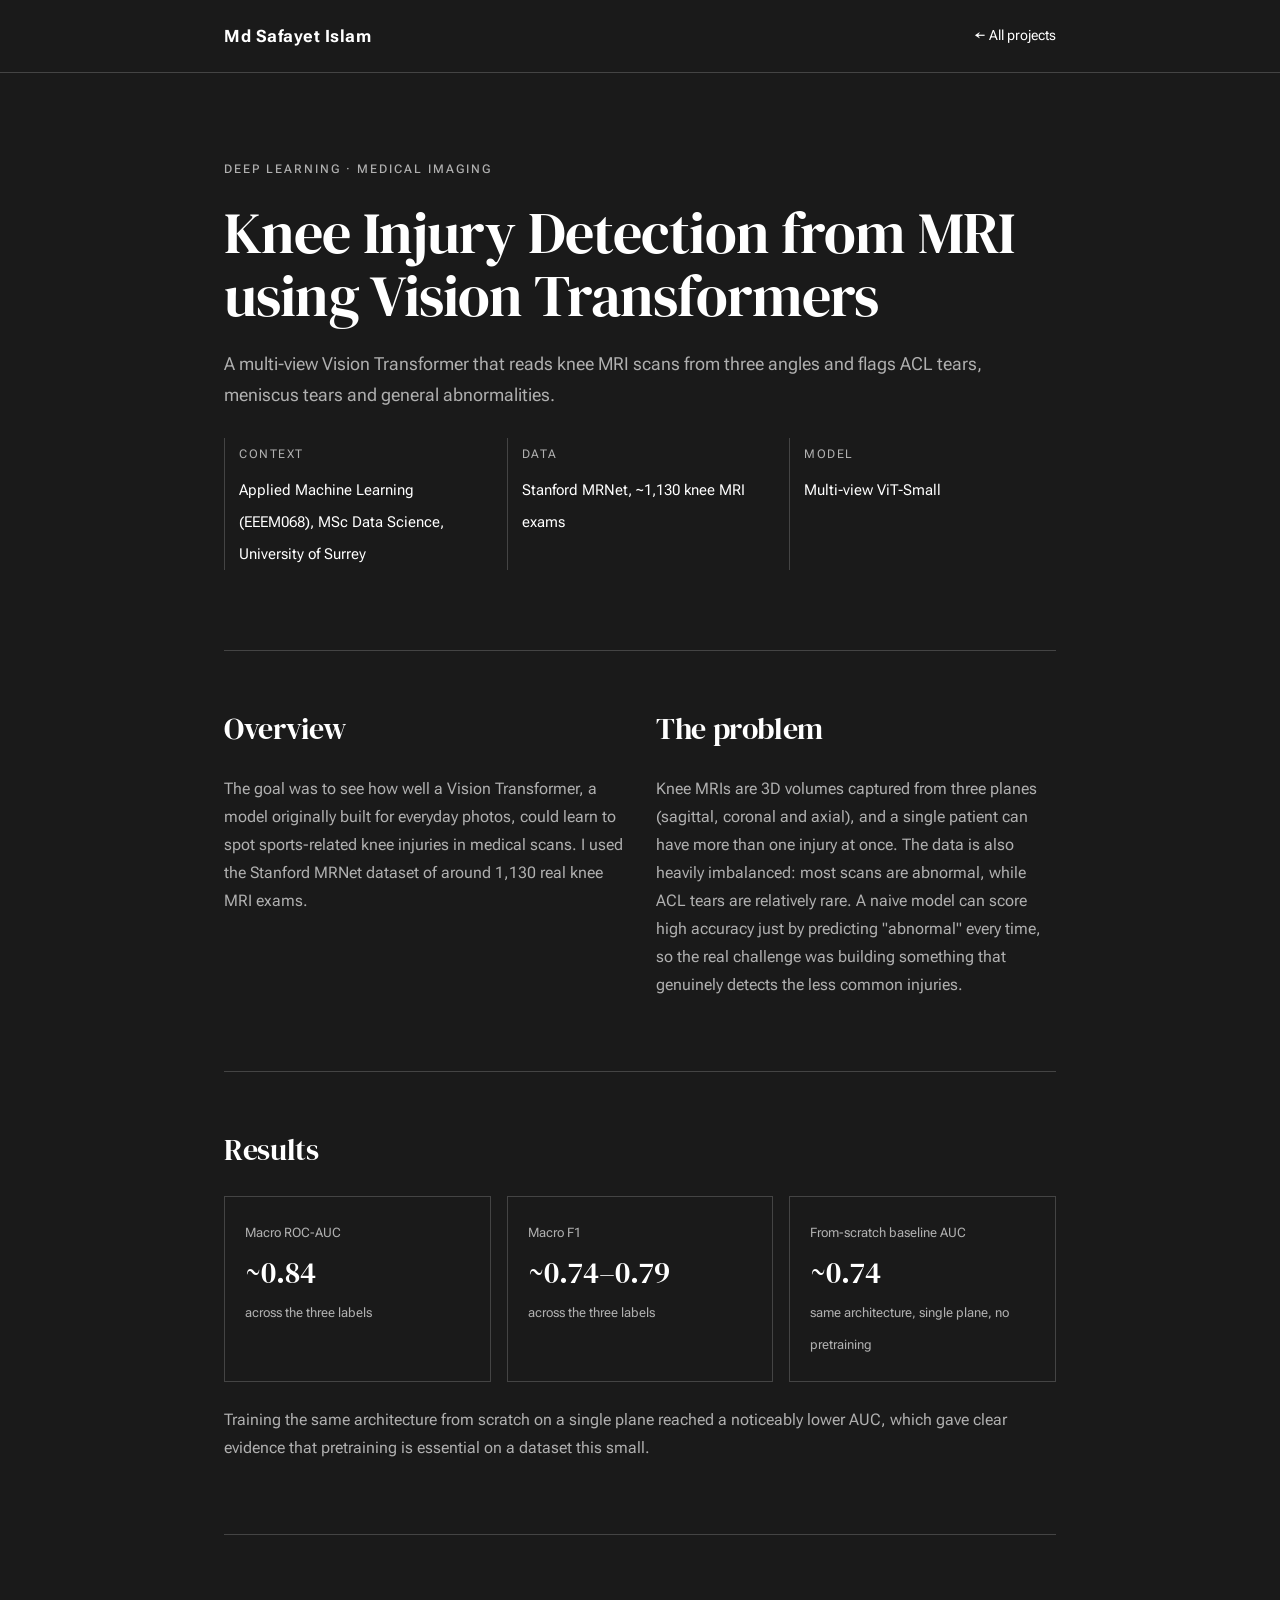
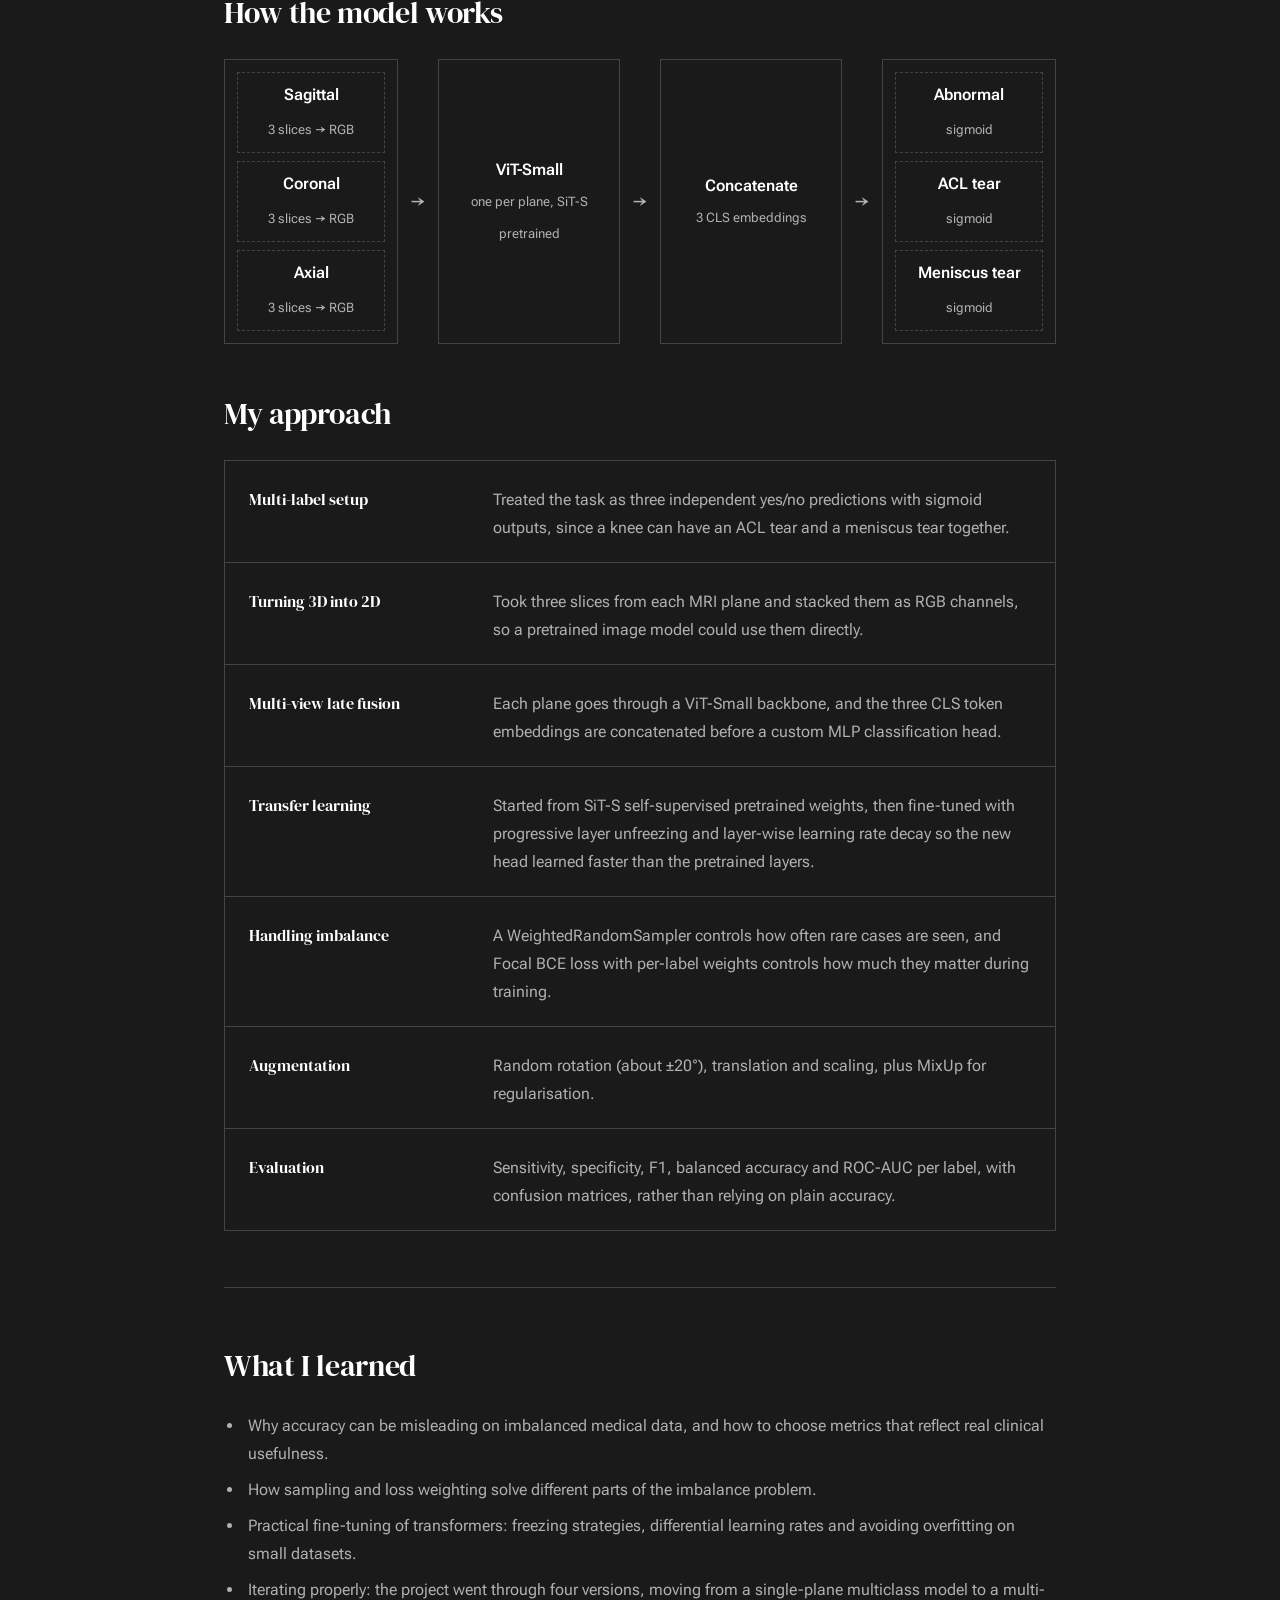
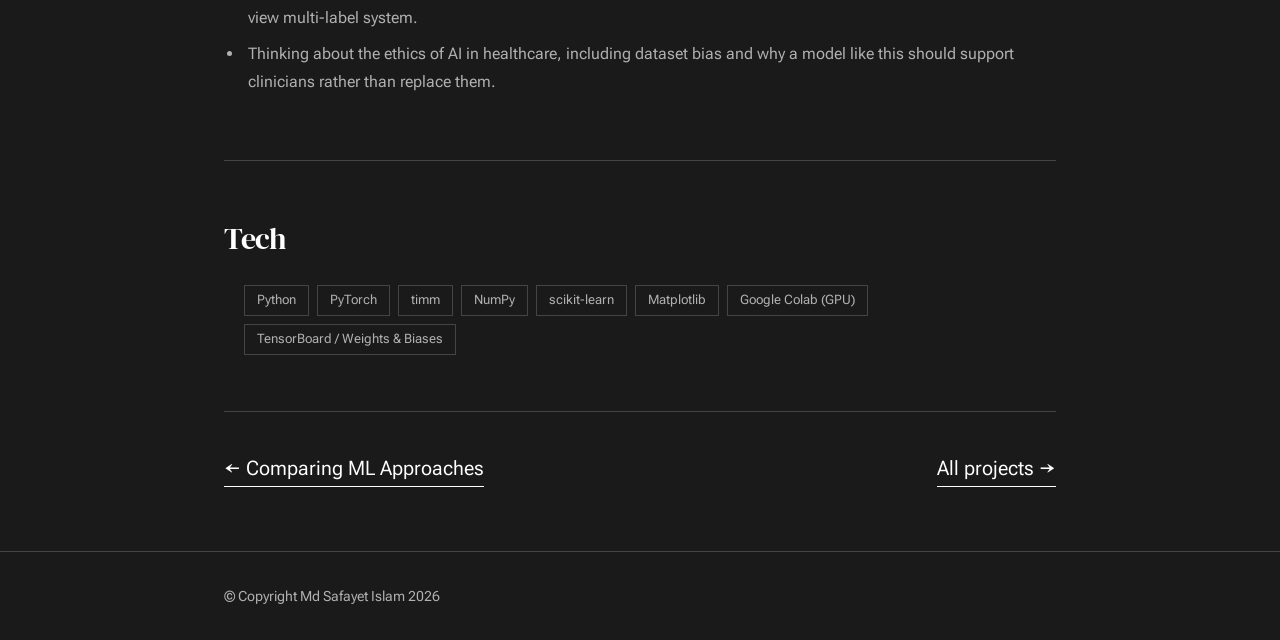
==== projects/knee-mri-vit.html @ 5af370d1 "Add ML comparison and knee MRI ViT case studies - New project pages with result bars, stat tiles and" ====
<!DOCTYPE html>
<html lang="en">
<head>
    <meta charset="UTF-8">
    <meta name="viewport" content="width=device-width, initial-scale=1.0">
    <title>Knee Injury Detection from MRI - Md Safayet Islam</title>
    <meta name="description" content="A multi-view Vision Transformer that reads knee MRI scans from three angles and flags ACL tears, meniscus tears and general abnormalities.">

    <link rel="stylesheet" href="../css/vendor.css">
    <link rel="stylesheet" href="../css/styles.css">
    <link rel="stylesheet" href="../css/custom.css">
    <link rel="stylesheet" href="../css/project.css">

    <link rel="apple-touch-icon" sizes="180x180" href="../apple-touch-icon.png">
    <link rel="icon" type="image/png" sizes="32x32" href="../favicon-32x32.png">
    <link rel="icon" type="image/png" sizes="16x16" href="../favicon-16x16.png">
</head>
<body>

    <header class="cs-header">
        <div class="cs-header__inner">
            <a class="cs-header__logo" href="../index.html">Md Safayet Islam</a>
            <a class="cs-header__back" href="../index.html#portfolio">&larr; All projects</a>
        </div>
    </header>

    <main class="cs-main">

        <!-- Hero -->
        <section class="cs-hero">
            <div class="cs-hero__tag">Deep Learning &middot; Medical Imaging</div>
            <h1 class="cs-hero__title">Knee Injury Detection from MRI using Vision Transformers</h1>
            <p class="cs-hero__lead">
                A multi-view Vision Transformer that reads knee MRI scans from three angles and flags
                ACL tears, meniscus tears and general abnormalities.
            </p>

            <dl class="cs-meta">
                <div>
                    <dt>Context</dt>
                    <dd>Applied Machine Learning (EEEM068), MSc Data Science, University of Surrey</dd>
                </div>
                <div>
                    <dt>Data</dt>
                    <dd>Stanford MRNet, ~1,130 knee MRI exams</dd>
                </div>
                <div>
                    <dt>Model</dt>
                    <dd>Multi-view ViT-Small</dd>
                </div>
            </dl>
        </section>

        <!-- Overview & problem -->
        <section class="cs-section">
            <div class="cs-two">
                <div>
                    <h2>Overview</h2>
                    <p>
                        The goal was to see how well a Vision Transformer, a model originally built for everyday
                        photos, could learn to spot sports-related knee injuries in medical scans. I used the
                        Stanford MRNet dataset of around 1,130 real knee MRI exams.
                    </p>
                </div>
                <div>
                    <h2>The problem</h2>
                    <p>
                        Knee MRIs are 3D volumes captured from three planes (sagittal, coronal and axial), and a
                        single patient can have more than one injury at once. The data is also heavily imbalanced:
                        most scans are abnormal, while ACL tears are relatively rare. A naive model can score high
                        accuracy just by predicting "abnormal" every time, so the real challenge was building
                        something that genuinely detects the less common injuries.
                    </p>
                </div>
            </div>
        </section>

        <!-- Results -->
        <section class="cs-section">
            <h2>Results</h2>
            <div class="cs-stats">
                <div class="cs-stat">
                    <span>Macro ROC-AUC</span>
                    <strong>~0.84</strong>
                    <em>across the three labels</em>
                </div>
                <div class="cs-stat">
                    <span>Macro F1</span>
                    <strong>~0.74&ndash;0.79</strong>
                    <em>across the three labels</em>
                </div>
                <div class="cs-stat">
                    <span>From-scratch baseline AUC</span>
                    <strong>~0.74</strong>
                    <em>same architecture, single plane, no pretraining</em>
                </div>
            </div>
            <p>
                Training the same architecture from scratch on a single plane reached a noticeably lower AUC,
                which gave clear evidence that pretraining is essential on a dataset this small.
            </p>
        </section>

        <!-- Architecture -->
        <section class="cs-section">
            <h2>How the model works</h2>
            <div class="cs-flow" aria-label="Model flow: three MRI planes each go through a ViT-Small backbone, the CLS embeddings are concatenated, and an MLP head outputs three sigmoid predictions">
                <div class="cs-flow__node cs-flow__node--stack">
                    <div><strong>Sagittal</strong><span>3 slices &rarr; RGB</span></div>
                    <div><strong>Coronal</strong><span>3 slices &rarr; RGB</span></div>
                    <div><strong>Axial</strong><span>3 slices &rarr; RGB</span></div>
                </div>
                <div class="cs-flow__arrow" aria-hidden="true">&rarr;</div>
                <div class="cs-flow__node"><strong>ViT-Small</strong><span>one per plane, SiT-S pretrained</span></div>
                <div class="cs-flow__arrow" aria-hidden="true">&rarr;</div>
                <div class="cs-flow__node"><strong>Concatenate</strong><span>3 CLS embeddings</span></div>
                <div class="cs-flow__arrow" aria-hidden="true">&rarr;</div>
                <div class="cs-flow__node cs-flow__node--stack">
                    <div><strong>Abnormal</strong><span>sigmoid</span></div>
                    <div><strong>ACL tear</strong><span>sigmoid</span></div>
                    <div><strong>Meniscus tear</strong><span>sigmoid</span></div>
                </div>
            </div>

            <h2 style="margin-top: 48px !important;">My approach</h2>
            <div class="cs-rows">
                <div class="cs-row">
                    <h3>Multi-label setup</h3>
                    <p>Treated the task as three independent yes/no predictions with sigmoid outputs, since a knee can have an ACL tear and a meniscus tear together.</p>
                </div>
                <div class="cs-row">
                    <h3>Turning 3D into 2D</h3>
                    <p>Took three slices from each MRI plane and stacked them as RGB channels, so a pretrained image model could use them directly.</p>
                </div>
                <div class="cs-row">
                    <h3>Multi-view late fusion</h3>
                    <p>Each plane goes through a ViT-Small backbone, and the three CLS token embeddings are concatenated before a custom MLP classification head.</p>
                </div>
                <div class="cs-row">
                    <h3>Transfer learning</h3>
                    <p>Started from SiT-S self-supervised pretrained weights, then fine-tuned with progressive layer unfreezing and layer-wise learning rate decay so the new head learned faster than the pretrained layers.</p>
                </div>
                <div class="cs-row">
                    <h3>Handling imbalance</h3>
                    <p>A WeightedRandomSampler controls how often rare cases are seen, and Focal BCE loss with per-label weights controls how much they matter during training.</p>
                </div>
                <div class="cs-row">
                    <h3>Augmentation</h3>
                    <p>Random rotation (about &plusmn;20&deg;), translation and scaling, plus MixUp for regularisation.</p>
                </div>
                <div class="cs-row">
                    <h3>Evaluation</h3>
                    <p>Sensitivity, specificity, F1, balanced accuracy and ROC-AUC per label, with confusion matrices, rather than relying on plain accuracy.</p>
                </div>
            </div>
        </section>

        <!-- Learned -->
        <section class="cs-section">
            <h2>What I learned</h2>
            <ul>
                <li>Why accuracy can be misleading on imbalanced medical data, and how to choose metrics that reflect real clinical usefulness.</li>
                <li>How sampling and loss weighting solve different parts of the imbalance problem.</li>
                <li>Practical fine-tuning of transformers: freezing strategies, differential learning rates and avoiding overfitting on small datasets.</li>
                <li>Iterating properly: the project went through four versions, moving from a single-plane multiclass model to a multi-view multi-label system.</li>
                <li>Thinking about the ethics of AI in healthcare, including dataset bias and why a model like this should support clinicians rather than replace them.</li>
            </ul>
        </section>

        <!-- Tech -->
        <section class="cs-section">
            <h2>Tech</h2>
            <ul class="cs-tech">
                <li>Python</li>
                <li>PyTorch</li>
                <li>timm</li>
                <li>NumPy</li>
                <li>scikit-learn</li>
                <li>Matplotlib</li>
                <li>Google Colab (GPU)</li>
                <li>TensorBoard / Weights &amp; Biases</li>
            </ul>
        </section>

        <nav class="cs-pager" aria-label="Project navigation">
            <a href="ml-comparison.html">&larr; Comparing ML Approaches</a>
            <a href="../index.html#portfolio">All projects &rarr;</a>
        </nav>

    </main>

    <footer class="cs-footer">
        <div class="cs-footer__inner">
            <p>&copy; Copyright Md Safayet Islam 2026</p>
        </div>
    </footer>

</body>
</html>
---- css/vendor.css ----
/* ===================================================================
 * Monica Third-party Stylesheets
 * Template Ver. 1.0.0
 * 12-13-2022
 * -------------------------------------------------------------------
 *
 * TOC:
 * # PrismJS
 * # Swiper
 *
 * ------------------------------------------------------------------- */


/* ===================================================================
 * # PrismJS 1.20.0
 *   https://prismjs.com/download.html#themes=prism-okaidia&languages=markup+css+clike+javascript+markup-templating+php 
 *   
 *   okaidia theme for JavaScript, CSS and HTML
 *   Loosely based on Monokai textmate theme by http://www.monokai.nl/
 *   @author ocodia
 * ------------------------------------------------------------------- */
code[class*=language-],
pre[class*=language-] {
  color          : #f8f8f2;
  background     : none;
  text-shadow    : 0 1px rgba(0, 0, 0, 0.3);
  font-family    : var(--font-mono);
  font-size      : calc(var(--text-size) * 0.9444);
  text-align     : left;
  white-space    : pre;
  word-spacing   : normal;
  word-break     : normal;
  word-wrap      : normal;
  line-height    : var(--vspace-1);
  -moz-tab-size  : 4;
  -o-tab-size    : 4;
  tab-size       : 4;
  -webkit-hyphens: none;
  -ms-hyphens    : none;
  hyphens        : none;
}

/* Code blocks */
pre[class*=language-] {
  padding : var(--vspace-0_5) 0 var(--vspace-1);
  margin  : var(--vspace-1) 0;
  overflow: auto;
}

:not(pre)>code[class*=language-],
pre[class*=language-] {
  background: #272822;
}

/* Inline code */
:not(pre)>code[class*=language-] {
  padding    : 0.1em;
  white-space: normal;
}

.token.comment,
.token.prolog,
.token.doctype,
.token.cdata {
  color: slategray;
}

.token.punctuation {
  color: #f8f8f2;
}

.token.namespace {
  opacity: 0.7;
}

.token.property,
.token.tag,
.token.constant,
.token.symbol,
.token.deleted {
  color: #f92672;
}

.token.boolean,
.token.number {
  color: #ae81ff;
}

.token.selector,
.token.attr-name,
.token.string,
.token.char,
.token.builtin,
.token.inserted {
  color: #a6e22e;
}

.token.operator,
.token.entity,
.token.url,
.language-css .token.string,
.style .token.string,
.token.variable {
  color: #f8f8f2;
}

.token.atrule,
.token.attr-value,
.token.function,
.token.class-name {
  color: #e6db74;
}

.token.keyword {
  color: #66d9ef;
}

.token.regex,
.token.important {
  color: #fd971f;
}

.token.important,
.token.bold {
  font-weight: bold;
}

.token.italic {
  font-style: italic;
}

.token.entity {
  cursor: help;
}



/* ===================================================================
 * # Swiper 6.4.5
 *   Most modern mobile touch slider and framework with hardware accelerated transitions
 *   https://swiperjs.com
 *
 *   Copyright 2014-2020 Vladimir Kharlampidi
 *
 *   Released under the MIT License
 *
 *   Released on: December 18, 2020
 * ------------------------------------------------------------------- */
@font-face {
  font-family: "swiper-icons";
  src        : url("data:application/font-woff;charset=utf-8;base64, [base64]//wADZ2x5ZgAAAywAAADMAAAD2MHtryVoZWFkAAABbAAAADAAAAA2E2+eoWhoZWEAAAGcAAAAHwAAACQC9gDzaG10eAAAAigAAAAZAAAArgJkABFsb2NhAAAC0AAAAFoAAABaFQAUGG1heHAAAAG8AAAAHwAAACAAcABAbmFtZQAAA/gAAAE5AAACXvFdBwlwb3N0AAAFNAAAAGIAAACE5s74hXjaY2BkYGAAYpf5Hu/j+W2+MnAzMYDAzaX6QjD6/4//Bxj5GA8AuRwMYGkAPywL13jaY2BkYGA88P8Agx4j+/8fQDYfA1AEBWgDAIB2BOoAeNpjYGRgYNBh4GdgYgABEMnIABJzYNADCQAACWgAsQB42mNgYfzCOIGBlYGB0YcxjYGBwR1Kf2WQZGhhYGBiYGVmgAFGBiQQkOaawtDAoMBQxXjg/wEGPcYDDA4wNUA2CCgwsAAAO4EL6gAAeNpj2M0gyAACqxgGNWBkZ2D4/wMA+xkDdgAAAHjaY2BgYGaAYBkGRgYQiAHyGMF8FgYHIM3DwMHABGQrMOgyWDLEM1T9/w8UBfEMgLzE////P/5//f/V/xv+r4eaAAeMbAxwIUYmIMHEgKYAYjUcsDAwsLKxc3BycfPw8jEQA/[base64]/uznmfPFBNODM2K7MTQ45YEAZqGP81AmGGcF3iPqOop0r1SPTaTbVkfUe4HXj97wYE+yNwWYxwWu4v1ugWHgo3S1XdZEVqWM7ET0cfnLGxWfkgR42o2PvWrDMBSFj/IHLaF0zKjRgdiVMwScNRAoWUoH78Y2icB/yIY09An6AH2Bdu/UB+yxopYshQiEvnvu0dURgDt8QeC8PDw7Fpji3fEA4z/PEJ6YOB5hKh4dj3EvXhxPqH/SKUY3rJ7srZ4FZnh1PMAtPhwP6fl2PMJMPDgeQ4rY8YT6Gzao0eAEA409DuggmTnFnOcSCiEiLMgxCiTI6Cq5DZUd3Qmp10vO0LaLTd2cjN4fOumlc7lUYbSQcZFkutRG7g6JKZKy0RmdLY680CDnEJ+UMkpFFe1RN7nxdVpXrC4aTtnaurOnYercZg2YVmLN/d/gczfEimrE/fs/bOuq29Zmn8tloORaXgZgGa78yO9/cnXm2BpaGvq25Dv9S4E9+5SIc9PqupJKhYFSSl47+Qcr1mYNAAAAeNptw0cKwkAAAMDZJA8Q7OUJvkLsPfZ6zFVERPy8qHh2YER+3i/BP83vIBLLySsoKimrqKqpa2hp6+jq6RsYGhmbmJqZSy0sraxtbO3sHRydnEMU4uR6yx7JJXveP7WrDycAAAAAAAH//wACeNpjYGRgYOABYhkgZgJCZgZNBkYGLQZtIJsFLMYAAAw3ALgAeNolizEKgDAQBCchRbC2sFER0YD6qVQiBCv/H9ezGI6Z5XBAw8CBK/m5iQQVauVbXLnOrMZv2oLdKFa8Pjuru2hJzGabmOSLzNMzvutpB3N42mNgZGBg4GKQYzBhYMxJLMlj4GBgAYow/P/PAJJhLM6sSoWKfWCAAwDAjgbRAAB42mNgYGBkAIIbCZo5IPrmUn0hGA0AO8EFTQAA") format("woff");
  font-weight: 400;
  font-style : normal;
}

:root {
  --swiper-theme-color: #007aff;
}

.swiper-container {
  margin-left : auto;
  margin-right: auto;
  position    : relative;
  overflow    : hidden;
  list-style  : none;
  padding     : 0;
  /* Fix of Webkit flickering */
  z-index     : 1;
}

.swiper-container-vertical>.swiper-wrapper {
  flex-direction: column;
}

.swiper-wrapper {
  position           : relative;
  width              : 100%;
  height             : 100%;
  z-index            : 1;
  display            : flex;
  transition-property: transform;
  box-sizing         : content-box;
}

.swiper-container-android .swiper-slide,
.swiper-wrapper {
  transform: translate3d(0px, 0, 0);
}

.swiper-container-multirow>.swiper-wrapper {
  flex-wrap: wrap;
}

.swiper-container-multirow-column>.swiper-wrapper {
  flex-wrap     : wrap;
  flex-direction: column;
}

.swiper-container-free-mode>.swiper-wrapper {
  transition-timing-function: ease-out;
  margin                    : 0 auto;
}

.swiper-slide {
  flex-shrink        : 0;
  width              : 100%;
  height             : 100%;
  position           : relative;
  transition-property: transform;
}

.swiper-slide-invisible-blank {
  visibility: hidden;
}

/* Auto Height */
.swiper-container-autoheight,
.swiper-container-autoheight .swiper-slide {
  height: auto;
}

.swiper-container-autoheight .swiper-wrapper {
  align-items        : flex-start;
  transition-property: transform, height;
}

/* 3D Effects */
.swiper-container-3d {
  perspective: 1200px;
}

.swiper-container-3d .swiper-wrapper,
.swiper-container-3d .swiper-slide,
.swiper-container-3d .swiper-slide-shadow-left,
.swiper-container-3d .swiper-slide-shadow-right,
.swiper-container-3d .swiper-slide-shadow-top,
.swiper-container-3d .swiper-slide-shadow-bottom,
.swiper-container-3d .swiper-cube-shadow {
  transform-style: preserve-3d;
}

.swiper-container-3d .swiper-slide-shadow-left,
.swiper-container-3d .swiper-slide-shadow-right,
.swiper-container-3d .swiper-slide-shadow-top,
.swiper-container-3d .swiper-slide-shadow-bottom {
  position      : absolute;
  left          : 0;
  top           : 0;
  width         : 100%;
  height        : 100%;
  pointer-events: none;
  z-index       : 10;
}

.swiper-container-3d .swiper-slide-shadow-left {
  background-image: linear-gradient(to left, rgba(0, 0, 0, 0.5), rgba(0, 0, 0, 0));
}

.swiper-container-3d .swiper-slide-shadow-right {
  background-image: linear-gradient(to right, rgba(0, 0, 0, 0.5), rgba(0, 0, 0, 0));
}

.swiper-container-3d .swiper-slide-shadow-top {
  background-image: linear-gradient(to top, rgba(0, 0, 0, 0.5), rgba(0, 0, 0, 0));
}

.swiper-container-3d .swiper-slide-shadow-bottom {
  background-image: linear-gradient(to bottom, rgba(0, 0, 0, 0.5), rgba(0, 0, 0, 0));
}

/* CSS Mode */
.swiper-container-css-mode>.swiper-wrapper {
  overflow          : auto;
  scrollbar-width   : none;
  /* For Firefox */
  -ms-overflow-style: none;
  /* For Internet Explorer and Edge */
}

.swiper-container-css-mode>.swiper-wrapper::-webkit-scrollbar {
  display: none;
}

.swiper-container-css-mode>.swiper-wrapper>.swiper-slide {
  scroll-snap-align: start start;
}

.swiper-container-horizontal.swiper-container-css-mode>.swiper-wrapper {
  -ms-scroll-snap-type: x mandatory;
  scroll-snap-type    : x mandatory;
}

.swiper-container-vertical.swiper-container-css-mode>.swiper-wrapper {
  -ms-scroll-snap-type: y mandatory;
  scroll-snap-type    : y mandatory;
}

:root {
  --swiper-navigation-size   : 44px;
  /*
    --swiper-navigation-color: var(--swiper-theme-color);
    */
}

.swiper-button-prev,
.swiper-button-next {
  position       : absolute;
  top            : 50%;
  width          : calc(var(--swiper-navigation-size) / 44 * 27);
  height         : var(--swiper-navigation-size);
  margin-top     : calc(-1 * var(--swiper-navigation-size) / 2);
  z-index        : 10;
  cursor         : pointer;
  display        : flex;
  align-items    : center;
  justify-content: center;
  color          : var(--swiper-navigation-color, var(--swiper-theme-color));
}

.swiper-button-prev.swiper-button-disabled,
.swiper-button-next.swiper-button-disabled {
  opacity       : 0.35;
  cursor        : auto;
  pointer-events: none;
}

.swiper-button-prev:after,
.swiper-button-next:after {
  font-family   : swiper-icons;
  font-size     : var(--swiper-navigation-size);
  text-transform: none !important;
  letter-spacing: 0;
  text-transform: none;
  font-variant  : initial;
  line-height   : 1;
}

.swiper-button-prev,
.swiper-container-rtl .swiper-button-next {
  left : 10px;
  right: auto;
}

.swiper-button-prev:after,
.swiper-container-rtl .swiper-button-next:after {
  content: "prev";
}

.swiper-button-next,
.swiper-container-rtl .swiper-button-prev {
  right: 10px;
  left : auto;
}

.swiper-button-next:after,
.swiper-container-rtl .swiper-button-prev:after {
  content: "next";
}

.swiper-button-prev.swiper-button-white,
.swiper-button-next.swiper-button-white {
  --swiper-navigation-color: #ffffff;
}

.swiper-button-prev.swiper-button-black,
.swiper-button-next.swiper-button-black {
  --swiper-navigation-color: #000000;
}

.swiper-button-lock {
  display: none;
}

:root {
  /*
    --swiper-pagination-color: var(--swiper-theme-color);
    */
}

.swiper-pagination {
  position  : absolute;
  text-align: center;
  transition: 300ms opacity;
  transform : translate3d(0, 0, 0);
  z-index   : 10;
}

.swiper-pagination.swiper-pagination-hidden {
  opacity: 0;
}

/* Common Styles */
.swiper-pagination-fraction,
.swiper-pagination-custom,
.swiper-container-horizontal>.swiper-pagination-bullets {
  bottom: 10px;
  left  : 0;
  width : 100%;
}

/* Bullets */
.swiper-pagination-bullets-dynamic {
  overflow : hidden;
  font-size: 0;
}

.swiper-pagination-bullets-dynamic .swiper-pagination-bullet {
  transform: scale(0.33);
  position : relative;
}

.swiper-pagination-bullets-dynamic .swiper-pagination-bullet-active {
  transform: scale(1);
}

.swiper-pagination-bullets-dynamic .swiper-pagination-bullet-active-main {
  transform: scale(1);
}

.swiper-pagination-bullets-dynamic .swiper-pagination-bullet-active-prev {
  transform: scale(0.66);
}

.swiper-pagination-bullets-dynamic .swiper-pagination-bullet-active-prev-prev {
  transform: scale(0.33);
}

.swiper-pagination-bullets-dynamic .swiper-pagination-bullet-active-next {
  transform: scale(0.66);
}

.swiper-pagination-bullets-dynamic .swiper-pagination-bullet-active-next-next {
  transform: scale(0.33);
}

.swiper-pagination-bullet {
  width        : 8px;
  height       : 8px;
  display      : inline-block;
  border-radius: 100%;
  background   : #000;
  opacity      : 0.2;
}

button.swiper-pagination-bullet {
  border            : none;
  margin            : 0;
  padding           : 0;
  box-shadow        : none;
  -webkit-appearance: none;
  -moz-appearance   : none;
  appearance        : none;
}

.swiper-pagination-clickable .swiper-pagination-bullet {
  cursor: pointer;
}

.swiper-pagination-bullet-active {
  opacity   : 1;
  background: var(--swiper-pagination-color, var(--swiper-theme-color));
}

.swiper-container-vertical>.swiper-pagination-bullets {
  right    : 10px;
  top      : 50%;
  transform: translate3d(0px, -50%, 0);
}

.swiper-container-vertical>.swiper-pagination-bullets .swiper-pagination-bullet {
  margin : 6px 0;
  display: block;
}

.swiper-container-vertical>.swiper-pagination-bullets.swiper-pagination-bullets-dynamic {
  top      : 50%;
  transform: translateY(-50%);
  width    : 8px;
}

.swiper-container-vertical>.swiper-pagination-bullets.swiper-pagination-bullets-dynamic .swiper-pagination-bullet {
  display   : inline-block;
  transition: 200ms transform, 200ms top;
}

.swiper-container-horizontal>.swiper-pagination-bullets .swiper-pagination-bullet {
  margin: 0 4px;
}

.swiper-container-horizontal>.swiper-pagination-bullets.swiper-pagination-bullets-dynamic {
  left       : 50%;
  transform  : translateX(-50%);
  white-space: nowrap;
}

.swiper-container-horizontal>.swiper-pagination-bullets.swiper-pagination-bullets-dynamic .swiper-pagination-bullet {
  transition: 200ms transform, 200ms left;
}

.swiper-container-horizontal.swiper-container-rtl>.swiper-pagination-bullets-dynamic .swiper-pagination-bullet {
  transition: 200ms transform, 200ms right;
}

/* Progress */
.swiper-pagination-progressbar {
  background: rgba(0, 0, 0, 0.25);
  position  : absolute;
}

.swiper-pagination-progressbar .swiper-pagination-progressbar-fill {
  background      : var(--swiper-pagination-color, var(--swiper-theme-color));
  position        : absolute;
  left            : 0;
  top             : 0;
  width           : 100%;
  height          : 100%;
  transform       : scale(0);
  transform-origin: left top;
}

.swiper-container-rtl .swiper-pagination-progressbar .swiper-pagination-progressbar-fill {
  transform-origin: right top;
}

.swiper-container-horizontal>.swiper-pagination-progressbar,
.swiper-container-vertical>.swiper-pagination-progressbar.swiper-pagination-progressbar-opposite {
  width : 100%;
  height: 4px;
  left  : 0;
  top   : 0;
}

.swiper-container-vertical>.swiper-pagination-progressbar,
.swiper-container-horizontal>.swiper-pagination-progressbar.swiper-pagination-progressbar-opposite {
  width : 4px;
  height: 100%;
  left  : 0;
  top   : 0;
}

.swiper-pagination-white {
  --swiper-pagination-color: #ffffff;
}

.swiper-pagination-black {
  --swiper-pagination-color: #000000;
}

.swiper-pagination-lock {
  display: none;
}

/* Scrollbar */
.swiper-scrollbar {
  border-radius   : 10px;
  position        : relative;
  -ms-touch-action: none;
  background      : rgba(0, 0, 0, 0.1);
}

.swiper-container-horizontal>.swiper-scrollbar {
  position: absolute;
  left    : 1%;
  bottom  : 3px;
  z-index : 50;
  height  : 5px;
  width   : 98%;
}

.swiper-container-vertical>.swiper-scrollbar {
  position: absolute;
  right   : 3px;
  top     : 1%;
  z-index : 50;
  width   : 5px;
  height  : 98%;
}

.swiper-scrollbar-drag {
  height       : 100%;
  width        : 100%;
  position     : relative;
  background   : rgba(0, 0, 0, 0.5);
  border-radius: 10px;
  left         : 0;
  top          : 0;
}

.swiper-scrollbar-cursor-drag {
  cursor: move;
}

.swiper-scrollbar-lock {
  display: none;
}

.swiper-zoom-container {
  width          : 100%;
  height         : 100%;
  display        : flex;
  justify-content: center;
  align-items    : center;
  text-align     : center;
}

.swiper-zoom-container>img,
.swiper-zoom-container>svg,
.swiper-zoom-container>canvas {
  max-width    : 100%;
  max-height   : 100%;
  -o-object-fit: contain;
  object-fit   : contain;
}

.swiper-slide-zoomed {
  cursor: move;
}

/* Preloader */
:root {
  /*
    --swiper-preloader-color: var(--swiper-theme-color);
    */
}

.swiper-lazy-preloader {
  width            : 42px;
  height           : 42px;
  position         : absolute;
  left             : 50%;
  top              : 50%;
  margin-left      : -21px;
  margin-top       : -21px;
  z-index          : 10;
  transform-origin : 50%;
  -webkit-animation: swiper-preloader-spin 1s infinite linear;
  animation        : swiper-preloader-spin 1s infinite linear;
  box-sizing       : border-box;
  border           : 4px solid var(--swiper-preloader-color, var(--swiper-theme-color));
  border-radius    : 50%;
  border-top-color : transparent;
}

.swiper-lazy-preloader-white {
  --swiper-preloader-color: #fff;
}

.swiper-lazy-preloader-black {
  --swiper-preloader-color: #000;
}

@-webkit-keyframes swiper-preloader-spin {
  100% {
    transform: rotate(360deg);
  }
}

@keyframes swiper-preloader-spin {
  100% {
    transform: rotate(360deg);
  }
}

/* a11y */
.swiper-container .swiper-notification {
  position      : absolute;
  left          : 0;
  top           : 0;
  pointer-events: none;
  opacity       : 0;
  z-index       : -1000;
}

.swiper-container-fade.swiper-container-free-mode .swiper-slide {
  transition-timing-function: ease-out;
}

.swiper-container-fade .swiper-slide {
  pointer-events     : none;
  transition-property: opacity;
}

.swiper-container-fade .swiper-slide .swiper-slide {
  pointer-events: none;
}

.swiper-container-fade .swiper-slide-active,
.swiper-container-fade .swiper-slide-active .swiper-slide-active {
  pointer-events: auto;
}

.swiper-container-cube {
  overflow: visible;
}

.swiper-container-cube .swiper-slide {
  pointer-events             : none;
  -webkit-backface-visibility: hidden;
  backface-visibility        : hidden;
  z-index                    : 1;
  visibility                 : hidden;
  transform-origin           : 0 0;
  width                      : 100%;
  height                     : 100%;
}

.swiper-container-cube .swiper-slide .swiper-slide {
  pointer-events: none;
}

.swiper-container-cube.swiper-container-rtl .swiper-slide {
  transform-origin: 100% 0;
}

.swiper-container-cube .swiper-slide-active,
.swiper-container-cube .swiper-slide-active .swiper-slide-active {
  pointer-events: auto;
}

.swiper-container-cube .swiper-slide-active,
.swiper-container-cube .swiper-slide-next,
.swiper-container-cube .swiper-slide-prev,
.swiper-container-cube .swiper-slide-next+.swiper-slide {
  pointer-events: auto;
  visibility    : visible;
}

.swiper-container-cube .swiper-slide-shadow-top,
.swiper-container-cube .swiper-slide-shadow-bottom,
.swiper-container-cube .swiper-slide-shadow-left,
.swiper-container-cube .swiper-slide-shadow-right {
  z-index                    : 0;
  -webkit-backface-visibility: hidden;
  backface-visibility        : hidden;
}

.swiper-container-cube .swiper-cube-shadow {
  position  : absolute;
  left      : 0;
  bottom    : 0px;
  width     : 100%;
  height    : 100%;
  background: #000;
  opacity   : 0.6;
  filter    : blur(50px);
  z-index   : 0;
}

.swiper-container-flip {
  overflow: visible;
}

.swiper-container-flip .swiper-slide {
  pointer-events             : none;
  -webkit-backface-visibility: hidden;
  backface-visibility        : hidden;
  z-index                    : 1;
}

.swiper-container-flip .swiper-slide .swiper-slide {
  pointer-events: none;
}

.swiper-container-flip .swiper-slide-active,
.swiper-container-flip .swiper-slide-active .swiper-slide-active {
  pointer-events: auto;
}

.swiper-container-flip .swiper-slide-shadow-top,
.swiper-container-flip .swiper-slide-shadow-bottom,
.swiper-container-flip .swiper-slide-shadow-left,
.swiper-container-flip .swiper-slide-shadow-right {
  z-index                    : 0;
  -webkit-backface-visibility: hidden;
  backface-visibility        : hidden;
}
---- css/styles.css ----
@charset "UTF-8";
/* =================================================================== 
 * Monica Main Stylesheet
 * Template Ver. 1.0.0
 * 12-13-2022
 * ------------------------------------------------------------------
 *
 * TOC:
 * # SETTINGS
 *		## fonts
 *    	## colors
 *	  	## spacing and typescale
 *		## grid variables
 * # CSS RESET
 * # GRID
 *		## extra large devices
 *		## large devices
 *		## medium devices 
 *		## tablet devices
 *		## mobile devices
 *		## small mobile devices
 *		## additional column stackpoints 
 * # BASE SETUP
 * # UTILITY CLASSES
 * # TYPOGRAPHY 
 *		## additional typography & helper classes
 *		## lists
 *		## media 
 *		## spacing
 * # PRELOADER
 *		## page loaded
 * # FORM 
 *		## style placeholder text
 *		## change autocomplete styles in Chrome
 * # BUTTONS
 * # TABLE
 * # COMPONENTS
 *		## pagination 
 *		## alert box 
 *		## skillbars
 *		## stats tabs
 * # PROJECT-WIDE SHARED STYLES
 *		## list items
 *		## social list
 *		## blog card
 *		## testimonials
 *		## swiper overrides
 * # GRID-BASED LAYOUTS
 *		## grid block
 *		## list grid
 * # PAGE WRAP
 * # SITE HEADER
 *		## logo
 *		## main navigation
 *		## mobile menu toggle
 * # PAGEHEADER & PAGECONTENT
 * # INTRO
 *		## intro content
 *		## intro scroll down
 *		## intro transitions
 * # ABOUT
 * # EXPERTISE
 * # CLIENTS
 *		## clients list
 * # CTA
 * # JOURNAL
 * # FOOTER
 *		## newsletter
 *		## copyright
 *		## go top
 * # BLOG STYLES 
 * # PAGE STYLES 
 *		## services page
 *		## contact page
 *
 * ------------------------------------------------------------------ */


/* ===================================================================
 * # SETTINGS
 *
 *
 * ------------------------------------------------------------------- */

/* ------------------------------------------------------------------- 
 * ## fonts 
 * ------------------------------------------------------------------- */
@import url("https://fonts.googleapis.com/css2?family=DM+Serif+Display&family=Roboto+Flex:opsz,wght@8..144,300;8..144,400;8..144,500;8..144,600&display=swap");

:root {
	--font-1: "Roboto Flex", sans-serif;
	--font-2: "DM Serif Display", Serif;

  /* monospace
   */
	--font-mono: Consolas, "Andale Mono", Courier, "Courier New", monospace;
}

/* ------------------------------------------------------------------- 
 * ## colors
 * ------------------------------------------------------------------- */
:root {
  /* color-1(#EA9010)
   * color-2(#343D35)
   * color-3(#FEF5E4)
   */
	--color-1: hsla(35, 87%, 49%, 1);
	--color-2: hsla(127, 8%, 22%, 1);
	--color-3: hsla(39, 93%, 95%, 1);

  /* theme color variations
   */
	--color-1-lightest             : hsla(35, 87%, 96%, 1);
	--color-1-lighter              : hsla(35, 87%, 69%, 1);
	--color-1-light                : hsla(35, 87%, 59%, 1);
	--color-1-dark                 : hsla(35, 87%, 39%, 1);
	--color-1-darker               : hsla(35, 87%, 29%, 1);
	--color-1-darkest              : hsla(35, 87%, 10%, 1);

	--color-2-lightest             : hsla(127, 8%, 55%, 1);
	--color-2-lighter              : hsla(127, 8%, 42%, 1);
	--color-2-light                : hsla(127, 8%, 32%, 1);
	--color-2-dark                 : hsla(127, 8%, 14%, 1);
	--color-2-darker               : hsla(127, 8%, 2%, 1);
	
	--color-3-light                : hsla(39, 93%, 100%, 1);
	--color-3-dark                 : hsla(39, 93%, 85%, 1);
	--color-3-darker               : hsla(39, 93%, 75%, 1);

  /* feedback colors
   * color-error(#ffd1d2), color-success(#c8e675), 
   * color-info(#d7ecfb), color-notice(#fff099)
   */
	--color-error                  : hsla(359, 100%, 91%, 1);
	--color-success                : hsla(76, 69%, 68%, 1);
	--color-info                   : hsla(205, 82%, 91%, 1);
	--color-notice                 : hsla(51, 100%, 80%, 1);
	--color-error-content          : hsla(359, 50%, 50%, 1);
	--color-success-content        : hsla(76, 29%, 28%, 1);
	--color-info-content           : hsla(205, 32%, 31%, 1);
	--color-notice-content         : hsla(51, 30%, 30%, 1);

  /* shades 
   * generated using 
   * Tint & Shade Generator 
   * (https                     ://maketintsandshades.com/)
   */
	--color-black                  : #000000;
	--color-gray-19                : #121212;
	--color-gray-18                : #242525;
	--color-gray-17                : #363737;
	--color-gray-16                : #484949;
	--color-gray-15                : #5b5c5c;
	--color-gray-14                : #6d6e6e;
	--color-gray-13                : #7f8080;
	--color-gray-12                : #919292;
	--color-gray-11                : #a3a5a5;
	--color-gray-10                : #b5b7b7;
	--color-gray-9                 : #bcbebe;
	--color-gray-8                 : #c4c5c5;
	--color-gray-7                 : #cbcdcd;
	--color-gray-6                 : #d3d4d4;
	--color-gray-5                 : #dadbdb;
	--color-gray-4                 : #e1e2e2;
	--color-gray-3                 : #e9e9e9;
	--color-gray-2                 : #f0f1f1;
	--color-gray-1                 : #f8f8f8;
	--color-white                  : #ffffff;

  /* text
   */
	--color-text                   : var(--color-gray-18);
	--color-text-dark              : #181818;
	--color-text-light             : var(--color-gray-14);
	--color-placeholder            : var(--color-gray-12);

  /* link
   */
	--color-link                   : var(--color-1);
	--color-link-hover             : var(--color-2-lighter);
	--color-link-active            : var(--color-2-lighter);

  /* buttons
   */
	--color-btn                    : var(--color-gray-4);
	--color-btn-text               : var(--color-text);
	--color-btn-hover              : var(--color-gray-5);
	--color-btn-hover-text         : var(--color-text);
	--color-btn-primary            : var(--color-1);
	--color-btn-primary-text       : var(--color-2-dark);
	--color-btn-primary-hover      : var(--color-1-light);
	--color-btn-primary-hover-text : var(--color-2-dark);
	--color-btn-stroke             : var(--color-text-dark);
	--color-btn-stroke-text        : var(--color-text-dark);
	--color-btn-stroke-hover       : var(--color-text-dark);
	--color-btn-stroke-hover-text  : var(--color-white);

  /* preloader
   */
	--color-preloader-bg           : var(--color-2-dark);
	--color-loader                 : var(--color-white);
	--color-loader-light           : var(--color-2-light);

  /* others
   */
	--color-body                   : white;
	--color-border                 : rgba(0, 0, 0, .1);
	--border-radius                : 5px;
}

/* ------------------------------------------------------------------- 
 * ## spacing and typescale
 * ------------------------------------------------------------------- */
:root {
  /* spacing
   * base font size: 20px 
   * vertical space unit : 32px
   */
	--base-size        : 62.5%;
	--multiplier       : 1;
	--base-font-size   : calc(2rem * var(--multiplier));
	--space            : calc(3.2rem * var(--multiplier));

  /* vertical spacing 
   */
	--vspace-0_125     : calc(0.125 * var(--space));
	--vspace-0_25      : calc(0.25 * var(--space));
	--vspace-0_375     : calc(0.375 * var(--space));
	--vspace-0_5       : calc(0.5 * var(--space));
	--vspace-0_625     : calc(0.625 * var(--space));
	--vspace-0_75      : calc(0.75 * var(--space));
	--vspace-0_875     : calc(0.875 * var(--space));
	--vspace-1         : calc(var(--space));
	--vspace-1_25      : calc(1.25 * var(--space));
	--vspace-1_5       : calc(1.5 * var(--space));
	--vspace-1_75      : calc(1.75 * var(--space));
	--vspace-2         : calc(2 * var(--space));
	--vspace-2_5       : calc(2.5 * var(--space));
	--vspace-3         : calc(3 * var(--space));
	--vspace-3_5       : calc(3.5 * var(--space));
	--vspace-4         : calc(4 * var(--space));
	--vspace-4_5       : calc(4.5 * var(--space));
	--vspace-5         : calc(5 * var(--space));
	--vspace-5_5       : calc(5.5 * var(--space));
	--vspace-6         : calc(6 * var(--space));
	--vspace-6_5       : calc(6.5 * var(--space));
	--vspace-7         : calc(7 * var(--space));
	--vspace-7_5       : calc(7.5 * var(--space));
	--vspace-8         : calc(8 * var(--space));
	--vspace-8_5       : calc(8.5 * var(--space));
	--vspace-9         : calc(9 * var(--space));
	--vspace-9_5       : calc(9.5 * var(--space));
	--vspace-10        : calc(10 * var(--space));

  /* type scale
   * ratio 1        :2 | base: 20px
   * -------------------------------------------------------
   *
   * --text-huge-3    = (148.60px)
   * --text-huge-2    = (123.83px)
   * --text-huge-1    = (103.20px)
   * --text-display-3 = (86.00px)
   * --text-display-2 = (71.66px)
   * --text-display-1 = (59.72px)
   * --text-xxxl      = (49.77px)
   * --text-xxl       = (41.47px)
   * --text-xl        = (34.56px)
   * --text-lg        = (28.80px)
   * --text-md        = (24.00px)
   * --text-size      = (20.00px) BASE
   * --text-sm        = (16.67px)
   * --text-xs        = (13.89px)
   *
   * ---------------------------------------------------------
   */
	--text-scale-ratio : 1.2;
	--text-size        : var(--base-font-size);
	--text-xs          : calc((var(--text-size) / var(--text-scale-ratio)) / var(--text-scale-ratio));
	--text-sm          : calc(var(--text-xs) * var(--text-scale-ratio));
	--text-md          : calc(var(--text-sm) * var(--text-scale-ratio) * var(--text-scale-ratio));
	--text-lg          : calc(var(--text-md) * var(--text-scale-ratio));
	--text-xl          : calc(var(--text-lg) * var(--text-scale-ratio));
	--text-xxl         : calc(var(--text-xl) * var(--text-scale-ratio));
	--text-xxxl        : calc(var(--text-xxl) * var(--text-scale-ratio));
	--text-display-1   : calc(var(--text-xxxl) * var(--text-scale-ratio));
	--text-display-2   : calc(var(--text-display-1) * var(--text-scale-ratio));
	--text-display-3   : calc(var(--text-display-2) * var(--text-scale-ratio));
	--text-huge-1      : calc(var(--text-display-3) * var(--text-scale-ratio));
	--text-huge-2      : calc(var(--text-huge-1) * var(--text-scale-ratio));
	--text-huge-3      : calc(var(--text-huge-2) * var(--text-scale-ratio));

  /* default button height
   */
	--vspace-btn       : var(--vspace-2);
}

/* on mobile devices below 600px, change the value of '--multiplier' 
 * to adjust the values of base font size and vertical space unit.
 */
@media screen and (max-width: 600px) {
	:root {
		--multiplier: .9375;
	}
}

/* ------------------------------------------------------------------- 
 * ## grid variables
 * ------------------------------------------------------------------- */
:root {
  
  /* widths for rows and containers
   */
	--width-sixteen-cols: 1760px;
	--width-default     : 1320px;
	--width-wide        : 1600px;
	--width-wider       : 1800px;
	--width-narrow      : 1200px;
	--width-narrower    : 1000px;
	--width-narrowest   : 800px;
	--width-full        : 100%;
	--width-grid-max    : var(--width-default);

  /* gutter
   */
	--gutter            : 2.4rem;
}

/* on large screen devices
 */
@media screen and (max-width: 1000px) {
	:root {
		--gutter: 2.2rem;
	}
}

/* on small devices
 */
@media screen and (max-width: 600px) {
	:root {
		--gutter: 1rem;
	}
}



/* ====================================================================
 * # CSS RESET
 *
 *
 * --------------------------------------------------------------------
 * http://meyerweb.com/eric/tools/css/reset/ 
 * v2.0 | 20110126
 * License: none (public domain)
 * -------------------------------------------------------------------- */
html,
body,
div,
span,
applet,
object,
iframe,
h1,
h2,
h3,
h4,
h5,
h6,
p,
blockquote,
pre,
a,
abbr,
acronym,
address,
big,
cite,
code,
del,
dfn,
em,
img,
ins,
kbd,
q,
s,
samp,
small,
strike,
strong,
sub,
sup,
tt,
var,
b,
u,
i,
center,
dl,
dt,
dd,
ol,
ul,
li,
fieldset,
form,
label,
legend,
table,
caption,
tbody,
tfoot,
thead,
tr,
th,
td,
article,
aside,
canvas,
details,
embed,
figure,
figcaption,
footer,
header,
hgroup,
menu,
nav,
output,
ruby,
section,
summary,
time,
mark,
audio,
video {
	margin        : 0;
	padding       : 0;
	border        : 0;
	font-size     : 100%;
	font          : inherit;
	vertical-align: baseline;
}

/* HTML5 display-role reset for older browsers */
article,
aside,
details,
figcaption,
figure,
footer,
header,
hgroup,
menu,
nav,
section {
	display: block;
}

body {
	line-height: 1;
}

ol,
ul {
	list-style: none;
}

blockquote,
q {
	quotes: none;
}

blockquote:before,
blockquote:after,
q:before,
q:after {
	content: "";
	content: none;
}

table {
	border-collapse: collapse;
	border-spacing : 0;
}


/* ===================================================================
 * # GRID v5.0.0
 *
 *
 * -------------------------------------------------------------------
 * - Grid system based on the flex display property.
 *
 * - Grid breakpoints are based on MAXIMUM WIDTH media queries, 
 *   meaning they apply to that one breakpoint and ALL THOSE BELOW IT.
 *
 * - Grid columns without a specified width will automatically layout 
 *   as equal width columns.
 *
 * - On viewports 400px and below, all grid columns will stacked 
 *   vertically
 *
 * ------------------------------------------------------------------- */

/* row 
 */
.row {
	display  : flex;
	flex-flow: row wrap;
	width    : min(92%, var(--width-grid-max));
	margin   : 0 auto;
}

.row .row {
	width       : auto;
	margin-left : calc(var(--gutter) * -1);
	margin-right: calc(var(--gutter) * -1);
}

/* column
 */
.column {
	flex   : 1;
	padding: 0 var(--gutter);
}

.collapse>.column,
.column.collapse {
	padding: 0;
}

/* row utility classes
 */
.row.row-wrap {
	flex-wrap: wrap;
}

.row.row-nowrap {
	flex-wrap: nowrap;
}

.row.row-y-top {
	align-items: flex-start;
}

.row.row-y-bottom {
	align-items: flex-end;
}

.row.row-y-center {
	align-items: center;
}

.row.row-stretch {
	align-items: stretch;
}

.row.row-baseline {
	align-items: baseline;
}

.row.row-x-left {
	justify-content: flex-start;
}

.row.row-x-right {
	justify-content: flex-end;
}

.row.row-x-center {
	justify-content: center;
}

.row.row-center {
	align-items    : center;
	justify-content: center;
}

/* ------------------------- -------------------------------------------
 * ## extra large devices (1201px and above)
 * -------------------------------------------------------------------- */
.xl-1 {
	flex : none;
	width: 8.3333333333%;
}

.xl-2 {
	flex : none;
	width: 16.6666666667%;
}

.xl-3 {
	flex : none;
	width: 25%;
}

.xl-4 {
	flex : none;
	width: 33.3333333333%;
}

.xl-5 {
	flex : none;
	width: 41.6666666667%;
}

.xl-6 {
	flex : none;
	width: 50%;
}

.xl-7 {
	flex : none;
	width: 58.3333333333%;
}

.xl-8 {
	flex : none;
	width: 66.6666666667%;
}

.xl-9 {
	flex : none;
	width: 75%;
}

.xl-10 {
	flex : none;
	width: 83.3333333333%;
}

.xl-11 {
	flex : none;
	width: 91.6666666667%;
}

.xl-12 {
	flex : none;
	width: 100%;
}

/* --------------------------------------------------------------------
 * ## large devices (1001px to 1200px)
 * -------------------------------------------------------------------- */
@media screen and (max-width: 1200px) {
	.lg-1 {
		flex : none;
		width: 8.3333333333%;
	}

	.lg-2 {
		flex : none;
		width: 16.6666666667%;
	}

	.lg-3 {
		flex : none;
		width: 25%;
	}

	.lg-4 {
		flex : none;
		width: 33.3333333333%;
	}

	.lg-5 {
		flex : none;
		width: 41.6666666667%;
	}

	.lg-6 {
		flex : none;
		width: 50%;
	}

	.lg-7 {
		flex : none;
		width: 58.3333333333%;
	}

	.lg-8 {
		flex : none;
		width: 66.6666666667%;
	}

	.lg-9 {
		flex : none;
		width: 75%;
	}

	.lg-10 {
		flex : none;
		width: 83.3333333333%;
	}

	.lg-11 {
		flex : none;
		width: 91.6666666667%;
	}

	.lg-12 {
		flex : none;
		width: 100%;
	}
}

/* --------------------------------------------------------------------
 * ## medium devices (801px to 1000px)
 * -------------------------------------------------------------------- */
@media screen and (max-width: 1000px) {
	.md-1 {
		flex : none;
		width: 8.3333333333%;
	}

	.md-2 {
		flex : none;
		width: 16.6666666667%;
	}

	.md-3 {
		flex : none;
		width: 25%;
	}

	.md-4 {
		flex : none;
		width: 33.3333333333%;
	}

	.md-5 {
		flex : none;
		width: 41.6666666667%;
	}

	.md-6 {
		flex : none;
		width: 50%;
	}

	.md-7 {
		flex : none;
		width: 58.3333333333%;
	}

	.md-8 {
		flex : none;
		width: 66.6666666667%;
	}

	.md-9 {
		flex : none;
		width: 75%;
	}

	.md-10 {
		flex : none;
		width: 83.3333333333%;
	}

	.md-11 {
		flex : none;
		width: 91.6666666667%;
	}

	.md-12 {
		flex : none;
		width: 100%;
	}
}

/* --------------------------------------------------------------------
 * ## tablet devices (601px to 800px)  
 * -------------------------------------------------------------------- */
@media screen and (max-width: 800px) {
	.tab-1 {
		flex : none;
		width: 8.3333333333%;
	}

	.tab-2 {
		flex : none;
		width: 16.6666666667%;
	}

	.tab-3 {
		flex : none;
		width: 25%;
	}

	.tab-4 {
		flex : none;
		width: 33.3333333333%;
	}

	.tab-5 {
		flex : none;
		width: 41.6666666667%;
	}

	.tab-6 {
		flex : none;
		width: 50%;
	}

	.tab-7 {
		flex : none;
		width: 58.3333333333%;
	}

	.tab-8 {
		flex : none;
		width: 66.6666666667%;
	}

	.tab-9 {
		flex : none;
		width: 75%;
	}

	.tab-10 {
		flex : none;
		width: 83.3333333333%;
	}

	.tab-11 {
		flex : none;
		width: 91.6666666667%;
	}

	.tab-12 {
		flex : none;
		width: 100%;
	}
}

/* --------------------------------------------------------------------
 * ## mobile devices (401px to 600px)  
 * -------------------------------------------------------------------- */
@media screen and (max-width: 600px) {
	.row {
		width        : 100%;
		padding-left : 6vw;
		padding-right: 6vw;
	}

	.row .row {
		padding-left : 0;
		padding-right: 0;
	}

	.mob-1 {
		flex : none;
		width: 8.3333333333%;
	}

	.mob-2 {
		flex : none;
		width: 16.6666666667%;
	}

	.mob-3 {
		flex : none;
		width: 25%;
	}

	.mob-4 {
		flex : none;
		width: 33.3333333333%;
	}

	.mob-5 {
		flex : none;
		width: 41.6666666667%;
	}

	.mob-6 {
		flex : none;
		width: 50%;
	}

	.mob-7 {
		flex : none;
		width: 58.3333333333%;
	}

	.mob-8 {
		flex : none;
		width: 66.6666666667%;
	}

	.mob-9 {
		flex : none;
		width: 75%;
	}

	.mob-10 {
		flex : none;
		width: 83.3333333333%;
	}

	.mob-11 {
		flex : none;
		width: 91.6666666667%;
	}

	.mob-12 {
		flex : none;
		width: 100%;
	}
}

/* --------------------------------------------------------------------
 * ## small mobile devices (up to 400px)
 * -------------------------------------------------------------------- */

/* stack columns vertically
 */
@media screen and (max-width: 400px) {
	.row .row {
		margin-left : 0;
		margin-right: 0;
	}

	.column {
		flex        : none;
		width       : 100%;
		margin-left : 0;
		margin-right: 0;
		padding     : 0;
	}
}

/* --------------------------------------------------------------------
 * ## additional column stackpoints 
 * -------------------------------------------------------------------- */
@media screen and (max-width: 900px) {
	.stack-on-900 {
		flex        : none;
		width       : 100%;
		margin-left : 0;
		margin-right: 0;
	}
}

@media screen and (max-width: 700px) {
	.stack-on-700 {
		flex        : none;
		width       : 100%;
		margin-left : 0;
		margin-right: 0;
	}
}

@media screen and (max-width: 550px) {
	.stack-on-550 {
		flex        : none;
		width       : 100%;
		margin-left : 0;
		margin-right: 0;
	}
}


/* ===================================================================
 * # BASE SETUP
 *
 *
 * ------------------------------------------------------------------- */
html {
	font-size : var(--base-size);
	box-sizing: border-box;
}

*,
*::before,
*::after {
	box-sizing: inherit;
}

html,
body {
	height: 100%;
}

body {
	background-color          : var(--color-body);
	-webkit-overflow-scrolling: touch;
	-webkit-text-size-adjust  : 100%;
	-webkit-font-smoothing    : antialiased;
	-moz-osx-font-smoothing   : grayscale;
}

p {
	font-size     : inherit;
	text-rendering: optimizeLegibility;
}

a {
	text-decoration: none;
}

svg,
img,
video {
	max-width: 100%;
	height   : auto;
}

pre {
	overflow: auto;
}

div,
dl,
dt,
dd,
ul,
ol,
li,
h1,
h2,
h3,
h4,
h5,
h6,
pre,
form,
p,
blockquote,
th,
td {
	margin : 0;
	padding: 0;
}

input[type=email],
input[type=number],
input[type=search],
input[type=text],
input[type=tel],
input[type=url],
input[type=password],
textarea {
	-webkit-appearance: none;
	-moz-appearance   : none;
	appearance        : none;
}


/* ===================================================================
 * # UTILITY CLASSES
 *
 *
 * ------------------------------------------------------------------- */

/* flex item alignment classes
 */
.u-flexitem-center {
	margin    : auto;
	align-self: center;
}

.u-flexitem-left {
	margin-right: auto;
	align-self  : center;
}

.u-flexitem-right {
	margin-left: auto;
	align-self : center;
}

.u-flexitem-x-center {
	margin-right: auto;
	margin-left : auto;
}

.u-flexitem-x-left {
	margin-right: auto;
}

.u-flexitem-x-right {
	margin-left: auto;
}

.u-flexitem-y-center {
	align-self: center;
}

.u-flexitem-y-top {
	align-self: flex-start;
}

.u-flexitem-y-bottom {
	align-self: flex-end;
}

/* misc helper classes
 */
.u-screen-reader-text {
	clip             : rect(1px, 1px, 1px, 1px);
	-webkit-clip-path: inset(50%);
	clip-path        : inset(50%);
	height           : 1px;
	width            : 1px;
	margin           : -1px;
	overflow         : hidden;
	padding          : 0;
	border           : 0;
	position         : absolute;
	word-wrap        : normal !important;
}

.u-clearfix:after {
	content: "";
	display: table;
	clear  : both;
}

.u-flex-center {
	align-items    : center;
	justify-content: center;
}

.u-hidden {
	display: none;
}

.u-invisible {
	visibility: hidden;
}

.u-antialiased {
	-webkit-font-smoothing : antialiased;
	-moz-osx-font-smoothing: grayscale;
}

.u-overflow-hidden {
	overflow: hidden;
}

.u-remove-top {
	margin-top: 0;
}

.u-remove-bottom {
	margin-bottom: 0;
}

.u-add-half-bottom {
	margin-bottom: var(--vspace-0_5);
}

.u-add-bottom {
	margin-bottom: var(--vspace-1);
}

.u-no-border {
	border: none;
}

.u-fullwidth {
	width: 100%;
}

.u-pull-left {
	float: left;
}

.u-pull-right {
	float: right;
}


/* ===================================================================
 * # TYPOGRAPHY 
 *
 *
 * ------------------------------------------------------------------- 
 * type scale - ratio 1:2 | base: 20px
 * -------------------------------------------------------------------
 *
 * --text-huge-3    = (148.60px)
 * --text-huge-2    = (123.83px)
 * --text-huge-1    = (103.20px)
 * --text-display-3 = (86.00px)
 * --text-display-2 = (71.66px)
 * --text-display-1 = (59.72px)
 * --text-xxxl      = (49.77px)
 * --text-xxl       = (41.47px)
 * --text-xl        = (34.56px)
 * --text-lg        = (28.80px)
 * --text-md        = (24.00px)
 * --text-size      = (20.00px) BASE
 * --text-sm        = (16.67px)
 * --text-xs        = (13.89px)
 *
 * -------------------------------------------------------------------- */

/* --------------------------------------------------------------------
 * ## base type styles
 * -------------------------------------------------------------------- */
body {
	font-family: var(--font-1);
	font-size  : var(--base-font-size);
	font-weight: 400;
	line-height: var(--vspace-1);
	color      : var(--color-text);
}

/* links
 */
a {
	color     : var(--color-link);
	transition: all 0.3s ease-in-out;
}

a:focus,
a:hover,
a:active {
	color: var(--color-link-hover);
}

a:hover,
a:active {
	outline: 0;
}

/* headings
 */
h1,
h2,
h3,
h4,
h5,
h6,
.h1,
.h2,
.h3,
.h4,
.h5,
.h6 {
	font-family           : var(--font-2);
	font-weight           : 400;
	color                 : var(--color-text-dark);
	font-variant-ligatures: common-ligatures;
	text-rendering        : optimizeLegibility;
}

h1,
.h1 {
	margin-top   : var(--vspace-2_5);
	margin-bottom: var(--vspace-0_75);
}

h2,
.h2,
h3,
.h3,
h4,
.h4 {
	margin-top   : var(--vspace-2);
	margin-bottom: var(--vspace-0_75);
}

h5,
.h5,
h6,
.h6 {
	margin-top   : var(--vspace-1_75);
	margin-bottom: var(--vspace-0_5);
}

h1,
.h1 {
	font-size     : var(--text-display-2);
	line-height   : calc(2.25 * var(--space));
	letter-spacing: -0.015em;
}

@media screen and (max-width: 500px) {

	h1,
	.h1 {
		font-size  : var(--text-xxxl);
		line-height: calc(1.625 * var(--space));
	}
}

h2,
.h2 {
	font-size     : var(--text-xxl);
	line-height   : calc(1.375 * var(--space));
	letter-spacing: -0.012em;
}

h3,
.h3 {
	font-size  : var(--text-xl);
	line-height: calc(1.125 * var(--space));
}

h4,
.h4 {
	font-size  : var(--text-lg);
	line-height: var(--vspace-1);
}

h5,
.h5 {
	font-size  : var(--text-md);
	line-height: var(--vspace-0_875);
}

h6,
.h6 {
	font-family   : var(--font-1);
	font-weight   : 600;
	font-size     : var(--text-sm);
	line-height   : var(--vspace-0_75);
	text-transform: uppercase;
	letter-spacing: 0.3rem;
}

/* emphasis, italic,
 * strong, bold and small text
 */
em,
i,
strong,
b {
	font-size  : inherit;
	line-height: inherit;
}

em,
i {
	font-style: italic;
}

strong,
b {
	font-weight: 600;
	color      : var(--color-text-dark);
}

small {
	font-size  : 80%;
	font-weight: 400;
	line-height: var(--vspace-0_5);
}

/* blockquotes
 */
blockquote {
	margin     : 0 0 var(--vspace-1) 0;
	padding    : var(--vspace-1) var(--vspace-1_5);
	border-left: 2px solid var(--color-text-dark);
	position   : relative;
}

blockquote p {
	font-family: var(--font-1);
	font-weight: 400;
	font-size  : var(--text-lg);
	font-style : normal;
	line-height: var(--vspace-1_25);
	color      : var(--color-text-dark);
	padding    : 0;
}

blockquote cite {
	display    : block;
	font-family: var(--font-1);
	font-weight: 400;
	font-size  : var(--text-sm);
	line-height: var(--vspace-0_75);
	font-style : normal;
}

blockquote cite:before {
	content: "— ";
}

blockquote cite,
blockquote cite a,
blockquote cite a:visited {
	color : var(--color-text-light);
	border: none;
}

@media screen and (max-width: 500px) {
	blockquote {
		padding: var(--vspace-0_75) var(--vspace-0_75);
	}

	blockquote p {
		font-size  : var(--text-md);
		line-height: var(--vspace-1);
	}
}

/* figures
 */
figure img,
p img {
	margin        : 0;
	vertical-align: bottom;
}

figure {
	display     : block;
	margin-left : 0;
	margin-right: 0;
}

figure img+figcaption {
	margin-top: var(--vspace-1);
}

figcaption {
	/* font-style: italic; */
	font-size    : var(--text-sm);
	text-align   : center;
	margin-bottom: 0;
}

/* preformatted, code
 */
var,
kbd,
samp,
code,
pre {
	font-family: var(--font-mono);
}

pre {
	padding   : var(--vspace-0_75) var(--vspace-1) var(--vspace-1);
	background: var(--color-gray-2);
	overflow-x: auto;
}

code {
	font-size    : var(--text-sm);
	line-height  : 1.6rem;
	margin       : 0 0.2rem;
	padding      : calc((var(--vspace-1) - 1.6rem) / 2 - 0.1rem) 0.7rem;
	white-space  : nowrap;
	background   : var(--color-gray-2);
	border       : 1px solid var(--color-gray-5);
	color        : var(--color-text);
	border-radius: 3px;
}

pre>code {
	display    : block;
	white-space: pre;
	line-height: var(--vspace-1);
	padding    : 0;
	margin     : 0;
	border     : none;
}

/* deleted text, abbreviation,
 * & mark text
 */
del {
	text-decoration: line-through;
}

abbr {
	font-family   : var(--font-1);
	font-weight   : 600;
	font-variant  : small-caps;
	text-transform: lowercase;
	letter-spacing: 0.1em;
	color         : var(--color-text-dark);
}

abbr[title],
dfn[title] {
	border-bottom  : 1px dotted;
	cursor         : help;
	text-decoration: none;
}

mark {
	background: var(--color-1-light);
	color     : var(--color-text);
}

/* horizontal rule
 */
hr {
	border      : solid var(--color-border);
	border-width: 0.1rem 0 0;
	clear       : both;
	margin      : var(--vspace-2) 0 calc(var(--vspace-2) - 1px);
	height      : 0;
}

hr.fancy {
	border    : none;
	margin    : var(--vspace-2) 0;
	height    : var(--vspace-1);
	text-align: center;
}

hr.fancy::before {
	content       : "*****";
	letter-spacing: 0.3em;
}

/* --------------------------------------------------------------------
 * ## additional typography & helper classes
 * -------------------------------------------------------------------- */
.lead,
.attention-getter {
	font-family: var(--font-1);
	font-size  : var(--text-md);
	line-height: var(--vspace-1_25);
}

@media screen and (max-width: 800px) {

	.lead,
	.attention-getter {
		font-size  : calc(var(--text-size) * 1.1);
		line-height: calc(1.125 * var(--space));
	}
}

.pull-quote {
	position  : relative;
	padding   : 0;
	margin-top: 0;
	text-align: center;
}

.pull-quote blockquote {
	border     : none;
	margin     : 0 auto;
	max-width  : 62rem;
	padding-top: var(--vspace-2_5);
	position   : relative;
}

.pull-quote blockquote p {
	font-weight: 400;
	color      : var(--color-text-dark);
}

.pull-quote blockquote:before {
	content          : "";
	display          : block;
	height           : var(--vspace-1);
	width            : var(--vspace-1);
	background-repeat: no-repeat;
	background       : center center;
	background-size  : contain;
	background-image : url(../images/icons/icon-quote.svg);
	transform        : translate(-50%, 0, 0);
	position         : absolute;
	top              : var(--vspace-1);
	left             : 50%;
}

.drop-cap:first-letter {
	float         : left;
	font-family   : var(--font-1);
	font-weight   : 600;
	font-size     : calc(3 * var(--space));
	line-height   : 1;
	padding       : 0 0.125em 0 0;
	text-transform: uppercase;
	background    : transparent;
	color         : var(--color-text-dark);
}

.text-center {
	text-align: center;
}

.text-left {
	text-align: left;
}

.text-right {
	text-align: right;
}

/* --------------------------------------------------------------------
 * ## lists
 * -------------------------------------------------------------------- */
ol {
	list-style: decimal;
}

ul {
	list-style: disc;
}

li {
	display: list-item;
}

ol,
ul {
	margin-left: 1.6rem;
}

ul li {
	padding-left: 0.4rem;
}

ul ul,
ul ol,
ol ol,
ol ul {
	margin: 1.6rem 0 1.6rem 1.6rem;
}

ul.disc li {
	display   : list-item;
	list-style: none;
	padding   : 0 0 0 0.8rem;
	position  : relative;
}

ul.disc li::before {
	content       : "";
	display       : inline-block;
	width         : 6px;
	height        : 6px;
	border-radius : 50%;
	background    : var(--color-1);
	position      : absolute;
	left          : -0.8em;
	top           : calc(50% - 4px);
	vertical-align: middle;
}

dt {
	margin: 0;
	color : var(--color-1);
}

dt strong {
	color: var(--color-1);
}

dd {
	margin: 0 0 0 2rem;
}

/* definition list line style 
 */
.lining dt,
.lining dd {
	display: inline;
	margin : 0;
}

.lining dt+dt:before,
.lining dd+dt:before {
	content    : "\a";
	white-space: pre;
}

.lining dd+dd:before {
	content: ", ";
}

.lining dd+dd:before {
	content: ", ";
}

.lining dd:before {
	content    : ": ";
	margin-left: -0.2em;
}

/* definition list dictionary style 
 */
.dictionary-style dt {
	display      : inline;
	counter-reset: definitions;
}

.dictionary-style dt+dt:before {
	content    : ", ";
	margin-left: -0.2em;
}

.dictionary-style dd {
	display          : block;
	counter-increment: definitions;
}

.dictionary-style dd:before {
	content: counter(definitions, decimal) ". ";
}

/* ------------------------------------------------------------------- 
 * ## media 
 * ------------------------------------------------------------------- */

/* floated image
 */
img.u-pull-right {
	margin: var(--vspace-0_5) 0 var(--vspace-0_5) var(--vspace-0_875);
}

img.u-pull-left {
	margin: var(--vspace-0_5) var(--vspace-0_875) var(--vspace-0_5) 0;
}

/* responsive video container
 */
.video-container {
	--aspect-ratio: 16/9;
	position      : relative;
	height        : 0;
	overflow      : hidden;
	padding-bottom: calc(100% / (var(--aspect-ratio)));
}

.video-container iframe,
.video-container object,
.video-container embed,
.video-container video {
	position: absolute;
	top     : 0;
	left    : 0;
	width   : 100%;
	height  : 100%;
}

/* --------------------------------------------------------------------
 * ## spacing
 * -------------------------------------------------------------------- */
fieldset,
button,
.btn {
	margin-bottom: var(--vspace-0_5);
}

input,
textarea,
select,
pre,
blockquote,
figure,
figcaption,
table,
p,
ul,
ol,
dl,
form,
img,
.video-container,
.ss-custom-select {
	margin-bottom: var(--vspace-1);
}



/* ===================================================================
 * # PRELOADER
 * 
 * 
 * -------------------------------------------------------------------
 * - markup:
 *
 * <div id="preloader">
 *     <div id="loader" class="dots-fade">
 *         <div></div>
 *         <div></div>
 *         <div></div>
 *     </div>
 * </div>
 *
 * - loader class:
 * <dots-fade | dots-jump | dots-pulse>
 *
 * ------------------------------------------------------------------- */
#preloader {
	position       : fixed;
	display        : flex;
	flex-flow      : row wrap;
	justify-content: center;
	align-items    : center;
	background     : var(--color-preloader-bg);
	z-index        : 500;
	height         : 100vh;
	width          : 100%;
	opacity        : 1;
	overflow       : hidden;
}

.no-js #preloader {
	display: none;
}

#loader {
	position: relative;
	width   : 4px;
	height  : 4px;
	padding : 0;
	display : inline-block;
}

#loader>div {
	content      : "";
	background   : var(--color-loader);
	width        : 4px;
	height       : 4px;
	position     : absolute;
	top          : 0;
	left         : 0;
	border-radius: 50%;
}

#loader>div:nth-of-type(1) {
	left: 15px;
}

#loader>div:nth-of-type(3) {
	left: -15px;
}

/* dots jump */
.dots-jump>div {
	-webkit-animation      : dots-jump 1.2s infinite ease;
	animation              : dots-jump 1.2s infinite ease;
	-webkit-animation-delay: 0.2s;
	animation-delay        : 0.2s;
}

.dots-jump>div:nth-of-type(1) {
	-webkit-animation-delay: 0.4s;
	animation-delay        : 0.4s;
}

.dots-jump>div:nth-of-type(3) {
	-webkit-animation-delay: 0s;
	animation-delay        : 0s;
}

@-webkit-keyframes dots-jump {
	0% {
		top: 0;
	}

	40% {
		top: -6px;
	}

	80% {
		top: 0;
	}
}

@keyframes dots-jump {
	0% {
		top: 0;
	}

	40% {
		top: -6px;
	}

	80% {
		top: 0;
	}
}

/* dots fade */
.dots-fade>div {
	-webkit-animation      : dots-fade 1.6s infinite ease;
	animation              : dots-fade 1.6s infinite ease;
	-webkit-animation-delay: 0.4s;
	animation-delay        : 0.4s;
}

.dots-fade>div:nth-of-type(1) {
	-webkit-animation-delay: 0.8s;
	animation-delay        : 0.8s;
}

.dots-fade>div:nth-of-type(3) {
	-webkit-animation-delay: 0s;
	animation-delay        : 0s;
}

@-webkit-keyframes dots-fade {
	0% {
		opacity: 1;
	}

	40% {
		opacity: 0.2;
	}

	80% {
		opacity: 1;
	}
}

@keyframes dots-fade {
	0% {
		opacity: 1;
	}

	40% {
		opacity: 0.2;
	}

	80% {
		opacity: 1;
	}
}

/* dots pulse */
.dots-pulse>div {
	-webkit-animation      : dots-pulse 1.2s infinite ease;
	animation              : dots-pulse 1.2s infinite ease;
	-webkit-animation-delay: 0.2s;
	animation-delay        : 0.2s;
}

.dots-pulse>div:nth-of-type(1) {
	-webkit-animation-delay: 0.4s;
	animation-delay        : 0.4s;
}

.dots-pulse>div:nth-of-type(3) {
	-webkit-animation-delay: 0s;
	animation-delay        : 0s;
}

@-webkit-keyframes dots-pulse {
	0% {
		transform: scale(1);
	}

	40% {
		transform: scale(1.3);
	}

	80% {
		transform: scale(1);
	}
}

@keyframes dots-pulse {
	0% {
		transform: scale(1);
	}

	40% {
		transform: scale(1.3);
	}

	80% {
		transform: scale(1);
	}
}

/* ------------------------------------------------------------------- 
 * ## page loaded
 * ------------------------------------------------------------------- */
.ss-loaded #preloader {
	opacity   : 0;
	visibility: hidden;
	transition: all 0.6s 0.9s ease-in-out;
}

.ss-loaded #preloader #loader {
	opacity   : 0;
	transition: opacity 0.6s ease-in-out;
}



/* ===================================================================
 * # FORM 
 *
 *
 * ------------------------------------------------------------------- */
fieldset {
	border : none;
	padding: 0;
}

input[type=email],
input[type=number],
input[type=search],
input[type=text],
input[type=tel],
input[type=url],
input[type=password],
textarea,
select {
	--input-height     : var(--vspace-2);
	--input-line-height: var(--vspace-1);
	--input-vpadding   : calc(((var(--input-height) - var(--input-line-height)) / 2) - 1px);
	display            : block;
	height             : var(--input-height);
	padding            : var(--input-vpadding) calc(2.4rem - 1px);
	border             : 0;
	outline            : 0;
	color              : var(--color-placeholder);
	font-family        : var(--font-1);
	font-size          : var(--text-sm);
	font-size          : calc(var(--text-size) * 0.8889);
	line-height        : var(--input-line-height);
	max-width          : 100%;
	background-color   : var(--color-gray-3);
	border             : 1px solid transparent;
	transition         : all 0.3s ease-in-out;
	border-radius      : var(--border-radius);
}

.ss-custom-select {
	position: relative;
	padding : 0;
}

.ss-custom-select select {
	-webkit-appearance: none;
	-moz-appearance   : none;
	appearance        : none;
	text-indent       : 0.01px;
	text-overflow     : "";
	margin            : 0;
	vertical-align    : middle;
}

.ss-custom-select select option {
	padding-left : 2rem;
	padding-right: 2rem;
}

.ss-custom-select select::-ms-expand {
	display: none;
}

.ss-custom-select::after {
	border-bottom   : 2px solid rgb(0, 0, 0);
	border-right    : 2px solid rgb(0, 0, 0);
	content         : "";
	display         : block;
	height          : 8px;
	width           : 8px;
	margin-top      : -7px;
	pointer-events  : none;
	position        : absolute;
	right           : 2.4rem;
	top             : 50%;
	transition      : all 0.15s ease-in-out;
	transform-origin: 66% 66%;
	transform       : rotate(45deg);
}

textarea {
	min-height: calc(8 * var(--space));
}

input[type=email]:focus,
input[type=number]:focus,
input[type=search]:focus,
input[type=text]:focus,
input[type=tel]:focus,
input[type=url]:focus,
input[type=password]:focus,
textarea:focus,
select:focus {
	color           : var(--color-black);
	background-color: white;
	box-shadow      : 0 0 5px var(--color-1);
	border          : 1px solid var(--color-1-light);
}

label,
legend {
	font-family  : var(--font-1);
	font-weight  : 600;
	font-size    : var(--text-sm);
	line-height  : var(--vspace-0_5);
	margin-bottom: var(--vspace-0_5);
	color        : var(--color-text-dark);
	display      : block;
}

input[type=checkbox],
input[type=radio] {
	display: inline;
}

label>.label-text {
	display    : inline-block;
	margin-left: 1rem;
	font-family: var(--font-1);
	line-height: inherit;
}

label>input[type=checkbox],
label>input[type=radio] {
	margin  : 0;
	position: relative;
	top     : 2px;
}

/* ------------------------------------------------------------------- 
 * ## style placeholder text
 * ------------------------------------------------------------------- */

::-moz-placeholder {
	/* Mozilla Firefox 19+ */
	color  : var(--color-placeholder);
	opacity: 1;
}

:-ms-input-placeholder {
	/* Internet Explorer 10-11 */
	color: var(--color-placeholder);
}

::placeholder {
	/* Most modern browsers support this now. */
	color: var(--color-placeholder);
}

/* ------------------------------------------------------------------- 
 * ## change autocomplete styles in Chrome
 * ------------------------------------------------------------------- */
input:-webkit-autofill,
input:-webkit-autofill:hover,
input:-webkit-autofill:focus,
textarea:-webkit-autofill,
textarea:-webkit-autofill:hover,
textarea:-webkit-autofill:focus,
select:-webkit-autofill,
select:-webkit-autofill:hover,
select:-webkit-autofill:focus {
	-webkit-text-fill-color: var(--color-1);
	-webkit-transition     : background-color 5000s ease-in-out 0s;
	transition             : background-color 5000s ease-in-out 0s;
}

/* ===================================================================
 * # BUTTONS
 *
 *
 * ------------------------------------------------------------------- */
.btn,
button,
input[type=submit],
input[type=reset],
input[type=button] {
	--btn-height           : var(--vspace-btn);
	display                : inline-block;
	font-family            : var(--font-1);
	font-weight            : 500;
	font-size              : calc(var(--text-size) * 0.9);
	height                 : var(--btn-height);
	line-height            : calc(var(--btn-height) - 4px);
	padding                : 0 3.6rem;
	margin                 : 0 0.4rem var(--vspace-0_5) 0;
	color                  : var(--color-btn-text);
	text-decoration        : none;
	text-align             : center;
	white-space            : nowrap;
	cursor                 : pointer;
	transition             : all 0.3s;
	border-radius          : var(--border-radius);
	background-color       : var(--color-btn);
	border                 : 2px solid var(--color-btn);
	-webkit-font-smoothing : antialiased;
	-moz-osx-font-smoothing: grayscale;
}

.btn:focus,
button:focus,
input[type=submit]:focus,
input[type=reset]:focus,
input[type=button]:focus,
.btn:hover,
button:hover,
input[type=submit]:hover,
input[type=reset]:hover,
input[type=button]:hover {
	background-color: var(--color-btn-hover);
	border-color    : var(--color-btn-hover);
	color           : var(--color-btn-hover-text);
	outline         : 0;
}

/* button primary
 */
.btn.btn--primary,
button.btn--primary,
input[type=submit].btn--primary,
input[type=reset].btn--primary,
input[type=button].btn--primary {
	background  : var(--color-btn-primary);
	border-color: var(--color-btn-primary);
	color       : var(--color-btn-primary-text);
}

.btn.btn--primary:focus,
button.btn--primary:focus,
input[type=submit].btn--primary:focus,
input[type=reset].btn--primary:focus,
input[type=button].btn--primary:focus,
.btn.btn--primary:hover,
button.btn--primary:hover,
input[type=submit].btn--primary:hover,
input[type=reset].btn--primary:hover,
input[type=button].btn--primary:hover {
	background  : var(--color-btn-primary-hover);
	border-color: var(--color-btn-primary-hover);
	color       : var(--color-btn-primary-hover-text);
}

/* button modifiers
 */
.btn.u-fullwidth,
button.u-fullwidth {
	width       : 100%;
	margin-right: 0;
}

.btn--small,
button.btn--small {
	--btn-height: calc(var(--vspace-btn) - 1.6rem);
}

.btn--medium,
button.btn--medium {
	--btn-height: calc(var(--vspace-btn) + .8rem);
}

.btn--large,
button.btn--large {
	--btn-height: calc(var(--vspace-btn) + 1.6rem);
}

.btn--stroke,
button.btn--stroke {
	background: transparent !important;
	border    : 2px solid var(--color-btn-stroke);
	color     : var(--color-btn-stroke-text);
}

.btn--stroke:focus,
button.btn--stroke:focus,
.btn--stroke:hover,
button.btn--stroke:hover {
	background: var(--color-btn-stroke-hover) !important;
	border    : 2px solid var(--color-btn-stroke-hover);
	color     : var(--color-btn-stroke-hover-text);
}

.btn--pill,
button.btn--pill {
	padding-left : 3.2rem !important;
	padding-right: 3.2rem !important;
	border-radius: 1000px !important;
}


/* ===================================================================
 * # TABLE
 *
 *
 * ------------------------------------------------------------------- */
table {
	border-width   : 0;
	width          : 100%;
	max-width      : 100%;
	font-family    : var(--font-1);
	border-collapse: collapse;
}

th,
td {
	padding      : var(--vspace-0_5) 3.2rem calc(var(--vspace-0_5) - 1px);
	text-align   : left;
	border-bottom: 1px solid var(--color-border);
}

th {
	padding    : var(--vspace-0_5) 3.2rem;
	color      : var(--color-text-dark);
	font-family: var(--font-1);
	font-weight: 600;
}

th:first-child,
td:first-child {
	padding-left: 0;
}

th:last-child,
td:last-child {
	padding-right: 0;
}

.table-responsive {
	overflow-x                : auto;
	-webkit-overflow-scrolling: touch;
}



/* ===================================================================
 * # COMPONENTS
 *
 *
 * ------------------------------------------------------------------- */

/* -------------------------------------------------------------------
 * ## pagination 
 * ------------------------------------------------------------------- */
.pgn {
	--pgn-num-height: calc(var(--vspace-1) + .4rem);
	margin          : 0 auto var(--vspace-1);
	text-align      : center;
}

.pgn ul {
	display        : inline-flex;
	flex-flow      : row wrap;
	justify-content: center;
	list-style     : none;
	margin-left    : 0;
	position       : relative;
	padding        : 0 6rem;
}

.pgn ul li {
	margin : 0;
	padding: 0;
}

.pgn__num {
	font-family  : var(--font-1);
	font-weight  : 600;
	font-size    : var(--text-size);
	line-height  : var(--vspace-1);
	display      : block;
	padding      : 0.2rem 1.2rem;
	height       : var(--pgn-num-height);
	margin       : 0.2rem 0.2rem;
	color        : var(--color-text-dark);
	border-radius: var(--border-radius);
	transition   : all, 0.3s, ease-in-out;
}

.pgn__num:focus,
.pgn__num:hover {
	background: var(--color-text-dark);
	color     : var(--color-white);
}

.pgn .current,
.pgn .current:focus,
.pgn .current:hover {
	background: var(--color-text-dark);
	color     : var(--color-white);
}

.pgn .inactive,
.pgn .inactive:focus,
.pgn .inactive:hover {
	opacity: 0.4;
	cursor : default;
}

.pgn__prev,
.pgn__next {
	display        : inline-flex;
	flex-flow      : row wrap;
	justify-content: center;
	align-items    : center;
	height         : var(--pgn-num-height);
	width          : 4.8rem;
	line-height    : var(--vspace-1);
	border-radius  : 4px;
	padding        : 0;
	margin         : 0;
	opacity        : 1;
	font           : 0/0 a;
	text-shadow    : none;
	color          : transparent;
	transition     : all, 0.3s, ease-in-out;
	position       : absolute;
	top            : 50%;
	transform      : translate(0, -50%);
}

.pgn__prev:focus,
.pgn__prev:hover,
.pgn__next:focus,
.pgn__next:hover {
	background: var(--color-text-dark);
}

.pgn__prev svg,
.pgn__next svg {
	height    : 2.4rem;
	width     : 2.4rem;
	transition: all, 0.3s, ease-in-out;
}

.pgn__prev svg path,
.pgn__next svg path {
	fill: var(--color-text-dark);
}

.pgn__prev:focus svg path,
.pgn__prev:hover svg path,
.pgn__next:focus svg path,
.pgn__next:hover svg path {
	fill: white;
}

.pgn__prev {
	left: 0;
}

.pgn__next {
	right: 0;
}

.pgn__prev.inactive,
.pgn__next.inactive {
	opacity: 0.4;
	cursor : default;
}

.pgn__prev.inactive:focus,
.pgn__prev.inactive:hover,
.pgn__next.inactive:focus,
.pgn__next.inactive:hover {
	background-color: transparent;
}

/* ------------------------------------------------------------------- 
 * responsive:
 * pagination
 * ------------------------------------------------------------------- */
@media screen and (max-width: 600px) {
	.pgn ul {
		padding: 0 5.2rem;
	}
}

/* ------------------------------------------------------------------- 
 * ## alert box 
 * ------------------------------------------------------------------- */
.alert-box {
	padding      : var(--vspace-0_75) 4rem var(--vspace-0_75) 3.2rem;
	margin-bottom: var(--vspace-1);
	border-radius: var(--border-radius);
	font-family  : var(--font-1);
	font-weight  : 500;
	font-size    : var(--text-sm);
	line-height  : var(--vspace-0_75);
	opacity      : 1;
	visibility   : visible;
	position     : relative;
}

.alert-box__close {
	position: absolute;
	display : block;
	right   : 1.6rem;
	top     : 1.6rem;
	cursor  : pointer;
	width   : 12px;
	height  : 12px;
}

.alert-box__close::before,
.alert-box__close::after {
	content : "";
	display : inline-block;
	width   : 1px;
	height  : 12px;
	position: absolute;
	top     : 0;
	left    : 5px;
}

.alert-box__close::before {
	transform: rotate(45deg);
}

.alert-box__close::after {
	transform: rotate(-45deg);
}

.alert-box--error {
	background-color: var(--color-error);
	color           : var(--color-error-content);
}

.alert-box--error .alert-box__close::before,
.alert-box--error .alert-box__close::after {
	background-color: var(--color-error-content);
}

.alert-box--success {
	background-color: var(--color-success);
	color           : var(--color-success-content);
}

.alert-box--success .alert-box__close::before,
.alert-box--success .alert-box__close::after {
	background-color: var(--color-success-content);
}

.alert-box--info {
	background-color: var(--color-info);
	color           : var(--color-info-content);
}

.alert-box--info .alert-box__close::before,
.alert-box--info .alert-box__close::after {
	background-color: var(--color-info-content);
}

.alert-box--notice {
	background-color: var(--color-notice);
	color           : var(--color-notice-content);
}

.alert-box--notice .alert-box__close::before,
.alert-box--notice .alert-box__close::after {
	background-color: var(--color-notice-content);
}

.alert-box.hideit {
	opacity   : 0;
	visibility: hidden;
	transition: all 0.5s;
}

/* ------------------------------------------------------------------- 
 * ## skillbars
 * ------------------------------------------------------------------- */
.skill-bars {
	list-style: none;
	margin    : var(--vspace-2) 0 var(--vspace-1);
}

.skill-bars li {
	height       : 0.4rem;
	background   : var(--color-gray-5);
	width        : 100%;
	margin-bottom: calc(var(--vspace-2) - 0.4rem);
	padding      : 0;
	position     : relative;
}

.skill-bars li strong {
	position      : absolute;
	left          : 0;
	top           : calc(var(--vspace-1) * 1.25 * -1);
	font-family   : var(--font-1);
	font-weight   : 600;
	color         : var(--color-text);
	text-transform: uppercase;
	letter-spacing: 0.2em;
	font-size     : var(--text-xs);
	line-height   : var(--vspace-0_75);
}

.skill-bars li .progress {
	background: var(--color-text);
	position  : relative;
	height    : 100%;
}

.skill-bars li .progress span {
	display      : block;
	font-family  : var(--font-1);
	color        : white;
	font-size    : 1rem;
	line-height  : 1;
	background   : var(--color-text);
	padding      : var(--vspace-0_25);
	border-radius: 4px;
	position     : absolute;
	right        : 0;
	top          : calc((var(--vspace-1) + 0.8rem) * -1);
}

.skill-bars li .progress span::after {
	position        : absolute;
	left            : 50%;
	bottom          : -10px;
	margin-left     : -5px;
	width           : 0;
	height          : 0;
	border          : 5px solid transparent;
	border-top-color: var(--color-text, var(--color-black));
	content         : "";
}

.skill-bars li .percent5 {
	width: 5%;
}

.skill-bars li .percent10 {
	width: 10%;
}

.skill-bars li .percent15 {
	width: 15%;
}

.skill-bars li .percent20 {
	width: 20%;
}

.skill-bars li .percent25 {
	width: 25%;
}

.skill-bars li .percent30 {
	width: 30%;
}

.skill-bars li .percent35 {
	width: 35%;
}

.skill-bars li .percent40 {
	width: 40%;
}

.skill-bars li .percent45 {
	width: 45%;
}

.skill-bars li .percent50 {
	width: 50%;
}

.skill-bars li .percent55 {
	width: 55%;
}

.skill-bars li .percent60 {
	width: 60%;
}

.skill-bars li .percent65 {
	width: 65%;
}

.skill-bars li .percent70 {
	width: 70%;
}

.skill-bars li .percent75 {
	width: 75%;
}

.skill-bars li .percent80 {
	width: 80%;
}

.skill-bars li .percent85 {
	width: 85%;
}

.skill-bars li .percent90 {
	width: 90%;
}

.skill-bars li .percent95 {
	width: 95%;
}

.skill-bars li .percent100 {
	width: 100%;
}

/* --------------------------------------------------------------------
 * ## stats tabs
 * -------------------------------------------------------------------- */
.stats-tabs {
	padding: 0;
	margin : var(--vspace-1) 0;
}

.stats-tabs li {
	display     : inline-block;
	margin      : 0 1.6rem var(--vspace-0_5) 0;
	padding     : 0 1.5rem 0 0;
	border-right: 1px solid var(--color-border);
}

.stats-tabs li:last-child {
	margin : 0;
	padding: 0;
	border : none;
}

.stats-tabs li a {
	display    : block;
	font-family: var(--font-1);
	font-size  : var(--text-lg);
	font-weight: 600;
	line-height: var(--vspace-1_5);
	border     : none;
	color      : var(--color-text-dark);
}

.stats-tabs li a:hover {
	color: var(--color-1);
}

.stats-tabs li a em {
	display    : block;
	margin     : 0;
	font-family: var(--font-1);
	font-size  : var(--text-sm);
	line-height: var(--vspace-0_5);
	font-weight: 400;
	font-style : normal;
	color      : var(--color-text-light);
}



/* ===================================================================
 * # PROJECT-WIDE SHARED STYLES
 *
 *
 * ------------------------------------------------------------------- */
.width-sixteen-col {
	--width-grid-max: var(--width-sixteen-cols);
}

.width-narrower {
	--width-grid-max: var(--width-narrower);
}

.text-body-sm {
	font-size  : calc(var(--text-size) * 0.95);
	line-height: calc(0.9375 * var(--space));
}

.text-pretitle {
	font-family: var(--font-1);
	font-size  : var(--text-md);
	line-height: var(--vspace-1);
	color      : var(--color-1);
	transform  : translate(0.2em, 0);
	margin-top : 0;
}

.text-display-title {
	font-size     : var(--text-display-2);
	line-height   : 1.0606;
	letter-spacing: -0.012em;
	color         : var(--color-text-dark);
	margin-top    : 0;
	margin-bottom : var(--vspace-1_5);
}

/* ------------------------------------------------------------------- 
 * ## list items
 * ------------------------------------------------------------------- */
.list-items.show-ctr {
	counter-reset: ctr;
}

.show-ctr .list-items__item-header {
	display      : flex;
	margin-bottom: var(--vspace-0_75);
	align-items  : baseline;
}

.show-ctr .list-items__item-header .list-items__item-title,
.show-ctr .list-items__item-header .list-items__item-small-title {
	margin: 0;
}

.show-ctr .list-items__item-header::before {
	content          : counter(ctr, decimal-leading-zero) ".";
	counter-increment: ctr;
	display          : block;
	font-family      : var(--font-1);
	font-weight      : 500;
	font-size        : 1.1em;
	line-height      : 1;
	color            : var(--color-1);
	margin-right     : var(--vspace-0_25);
	margin-bottom    : var(--vspace-0_25);
}

.list-items__item.u-remove-bottom {
	margin-bottom: 0;
}

.list-items__item-title,
.list-items__item-small-title {
	color     : var(--color-text-dark);
	margin-top: 0;
}

.list-items__item-icon {
	display         : inline-block;
	margin-bottom   : var(--vspace-0_5);
	display         : flex;
	justify-content : center;
	align-items     : center;
	height          : var(--vspace-2);
	width           : var(--vspace-2);
	border-radius   : 50%;
	background-color: var(--color-3);
	box-shadow      : 0 1px 1px rgba(0, 0, 0, 0.03), 0 2px 2px rgba(0, 0, 0, 0.03), 0 4px 4px rgba(0, 0, 0, 0.03);
}

.list-items__item-icon svg {
	height: var(--vspace-1);
	width : var(--vspace-1);
}

.list-items__item-icon svg path {
	fill: var(--color-1);
}

/* ------------------------------------------------------------------- 
 * ## social list
 * ------------------------------------------------------------------- */
.social-list {
	display    : flex;
	align-items: center;
	list-style : none;
	margin     : 0;
}

.social-list li {
	padding-left: 0;
	margin-right: 1.2rem;
}

.social-list li:last-child {
	margin-right: 0;
}

.social-list a {
	display    : flex;
	align-items: center;
}

.social-list a:focus svg path,
.social-list a:hover svg path {
	fill: var(--color-3);
}

.social-list svg {
	height: var(--vspace-1);
	width : var(--vspace-1);
}

.social-list svg path,
.social-list svg circle {
	fill      : rgba(255, 255, 255, 0.5);
	transition: all 0.5s;
}

/* ------------------------------------------------------------------- 
 * ## blog card
 * ------------------------------------------------------------------- */
.blog-card__header {
	margin-bottom: var(--vspace-0_75);
}

.blog-card__cat-links {
	font-size: var(--text-sm);
}

.blog-card__cat-links a {
	color: var(--color-1);
}

.blog-card__title {
	margin     : 0;
	line-height: 1.1574;
}

.blog-card__title a {
	color: var(--color-text-dark);
}

/* --------------------------------------------------------------------
 * ## testimonials
 * -------------------------------------------------------------------- */
.s-testimonials {
	padding-top     : var(--vspace-4);
	padding-bottom  : var(--vspace-3);
	background-color: var(--color-3);
}

.s-testimonials__header {
	margin-bottom: var(--vspace-1);
}

.s-testimonials__header .text-pretitle {
	margin-bottom: var(--vspace-0_125);
}

.s-testimonials__header h3 {
	margin-top: 0;
}

.s-testimonials .testimonials {
	margin: 0;
}

.testimonials {
	margin-top: var(--vspace-3);
	position  : relative;
}

.testimonials__slider {
	padding-bottom: var(--vspace-2_5);
}

.testimonials__author {
	display      : inline-block;
	min-height   : var(--vspace-2);
	margin-bottom: var(--vspace-0_625);
	padding-left : calc(2.25 * var(--space));
	position     : relative;
}

.testimonials__avatar {
	width        : var(--vspace-1_75);
	height       : var(--vspace-1_75);
	border-radius: 100%;
	outline      : none;
	position     : absolute;
	top          : 0;
	left         : 0;
}

.testimonials__cite {
	display: block;
}

.testimonials__cite strong,
.testimonials__cite span {
	font-style: normal;
	transition: all 0.3s ease-in-out;
}

.testimonials__cite strong {
	font-size  : calc(var(--text-size) * 0.9);
	font-weight: 500;
	line-height: var(--vspace-0_75);
	color      : var(--color-text-dark);
}

.testimonials__cite span {
	display    : block;
	font-size  : var(--text-xs);
	font-weight: 400;
	line-height: var(--vspace-0_5);
	color      : var(--color-text-light);
}

/* ------------------------------------------------------------------- 
 * ## swiper overrides
 * ------------------------------------------------------------------- */
.swiper-container .swiper-pagination-bullets .swiper-pagination-bullet {
	margin: 0 1.2rem;
}

.swiper-container .swiper-pagination-bullet {
	width     : 8px;
	height    : 8px;
	background: var(--color-gray-12);
	opacity   : 1;
}

.swiper-container .swiper-pagination-bullet-active {
	background: var(--color-gray-19);
	opacity   : 1;
}

.swiper-container .swiper-pagination-bullet:only-child {
	visibility: hidden;
}

/* ------------------------------------------------------------------- 
 * responsive:
 * project-wide and shared styles
 * ------------------------------------------------------------------- */
@media screen and (max-width: 1200px) {
	.text-display-title {
		font-size: clamp(4rem, 8vw, var(--text-display-2));
	}
}

@media screen and (max-width: 800px) {
	.testimonials__slide {
		text-align: center;
	}

	.testimonials__cite {
		text-align: left;
	}
}

@media screen and (max-width: 500px) {
	.text-pretitle {
		font-size  : var(--text-size);
		line-height: var(--vspace-0_75);
	}

	.show-ctr .list-items__item-header::before {
		font-size   : 0.9em;
		margin-right: var(--vspace-0_125);
	}
}



/* ===================================================================
 * # GRID-BASED LAYOUTS
 *
 *
 * ------------------------------------------------------------------- */

/* --------------------------------------------------------------------
 * ## grid block
 * -------------------------------------------------------------------- */
.grid-block {
	--col                : 12;
	--grid-gap-h         : calc(var(--gutter) * 2);
	--grid-gap-v         : var(--vspace-1);
	display              : grid;
	grid-template-columns: repeat(var(--col), [col] 1fr);
	-moz-column-gap      : var(--grid-gap-h);
	column-gap           : var(--grid-gap-h);
	row-gap              : var(--grid-gap-v);
}

.grid-block.no-h-gutter {
	--grid-gap-h: 0;
}

.grid-block.no-v-gutter {
	--grid-gap-h: 0;
}

.grid-block .grid-full {
	grid-column: 1/-1;
}

.grid-section-split {
	--col             : 16;
	grid-template-rows: auto 1fr;
}

.grid-section-split__header {
	grid-column: 1/span 6;
	grid-row   : 1/2;
	align-self : start;
}

.grid-section-split__header>* {
	width: min(55rem, 95%);
}

.grid-section-split__primary {
	grid-column: 9/span 8;
	grid-row   : 1/3;
	margin-top : var(--vspace-1);
}

.grid-section-split__bottom {
	grid-column: 1/span 4;
	grid-row   : 2;
}

/* ------------------------------------------------------------------- 
 * ## list grid
 * ------------------------------------------------------------------- */
.grid-list-items {
	--gap                : calc(var(--gutter) * 2);
	--min-width          : 360px;
	display              : grid;
	grid-template-columns: repeat(auto-fit, minmax(min(var(--min-width), 100%), 1fr));
	-moz-column-gap      : var(--gap);
	column-gap           : var(--gap);
}

.grid-list-items__item {
	margin-bottom: var(--vspace-0_5);
}

/* ------------------------------------------------------------------- 
 * responsive:
 * grid layouts
 * ------------------------------------------------------------------- */
@media screen and (max-width: 1600px) {
	.grid-section-split__header {
		grid-column: 1/span 8;
	}

	.grid-section-split__primary {
		grid-column: 9/span 8;
	}

	.grid-section-split__bottom {
		grid-column: 1/span 4;
	}
}

@media screen and (max-width: 1200px) {
	.grid-section-split__header {
		grid-column: 1/-1;
	}

	.grid-section-split__header>* {
		width: auto;
	}

	.grid-section-split__primary {
		grid-column: 1/-1;
		grid-row   : auto;
		margin-top : 0;
	}

	.grid-section-split__bottom {
		grid-column: 1/-1;
		grid-row   : auto;
	}
}

@media screen and (max-width: 800px) {
	.grid-block {
		--col: 8;
	}
}

@media screen and (max-width: 600px) {
	.grid-block {
		--col: 4;
	}
}



/* ===================================================================
 * # PAGE WRAP
 *
 *
 * ------------------------------------------------------------------- */
.s-pagewrap {
	display       : flex;
	flex-direction: column;
	min-height    : 100%;
	overflow      : hidden;
	position      : relative;
}


/* ===================================================================
 * # SITE HEADER
 *
 *
 * ------------------------------------------------------------------- */
.s-header {
	--header-height: 80px;
	--logo-width   : 9.6rem;
	--box-shadow   : 0 1px 1px rgba(0, 0, 0, 0.02),
		             0 2px 2px rgba(0, 0, 0, 0.02),
		             0 4px 4px rgba(0, 0, 0, 0.02),
		             0 8px 8px rgba(0, 0, 0, 0.02);
	--box-shadow-2:  0 2px 2px rgba(0, 0, 0, 0.03),
		             0 4px 4px rgba(0, 0, 0, 0.03),
		             0 8px 8px rgba(0, 0, 0, 0.03),
		              16px 16px rgba(0, 0, 0, 0.03);
	z-index         : 100;
	background-color: transparent;
	height          : var(--header-height);
	width           : 100%;
	position        : absolute;
	top             : var(--vspace-0_75);
	left            : 0;
}

.s-header__inner {
	height     : var(--header-height);
	align-items: center;
	padding    : 0 var(--gutter);
}

.s-header__block {
	z-index : 101;
	position: relative;
}

/* --------------------------------------------------------------------
 * ## logo
 * -------------------------------------------------------------------- */
.s-header__logo {
	z-index    : 3;
	line-height: 1;
	transform  : translate(0.3rem, -0.2em);
}

.s-header__logo a {
	display: block;
	margin : 0;
	padding: 0;
	outline: 0;
	border : none;
}

.s-header__logo img {
	width         : var(--logo-width);
	margin        : 0;
	vertical-align: bottom;
}

/* --------------------------------------------------------------------
 * ## main navigation
 * -------------------------------------------------------------------- */
.s-header__nav {
	margin-left    : var(--vspace-1);
	display        : flex;
	flex           : 1 1 0%;
	align-items    : center;
	justify-content: space-between;
}

.s-header__menu-links {
	list-style: none;
	display   : inline-flex;
	flex-flow : row nowrap;
	margin    : 0 4rem 0 0;
	padding   : 0;
}

.s-header__menu-links li {
	padding-left: 0;
}

.s-header__menu-links a {
	display            : block;
	font-family        : var(--font-1);
	font-weight        : 400;
	font-size          : 1.6rem;
	line-height        : var(--vspace-1);
	color              : var(--color-2-lightest);
	padding            : 0 1.2rem;
	transition-property: color, background-color;
}

.s-header__menu-links a:focus,
.s-header__menu-links a:hover {
	color: var(--color-3);
}

.s-header__menu-links .current a {
	color: var(--color-3);
}

/* header contact button
 */
.s-header__contact-btn {
	margin: 0;
}

/* --------------------------------------------------------------------
 * ## mobile menu toggle
 * -------------------------------------------------------------------- */
.s-header__menu-toggle {
	--toggle-block-width: 44px;
	--toggle-line-width : 28px;
	--toggle-line-height: 1px;

	display             : none;
	width               : var(--toggle-block-width);
	height              : var(--toggle-block-width);
	position            : absolute;
	top                 : calc((var(--header-height) - var(--toggle-block-width)) / 2);
	right               : calc(var(--gutter) * 2);
}

.s-header__menu-toggle span {
	display         : block;
	background-color: var(--color-3);
	width           : var(--toggle-line-width);
	height          : var(--toggle-line-height);
	margin-top      : -1px;
	font            : 0/0 a;
	text-shadow     : none;
	color           : transparent;
	transition      : all 0.5s;
	position        : absolute;
	right           : calc((var(--toggle-block-width) - var(--toggle-line-width)) / 2);
	top             : 50%;
	bottom          : auto;
	left            : auto;
}

.s-header__menu-toggle span::before,
.s-header__menu-toggle span::after {
	content         : "";
	width           : 100%;
	height          : 100%;
	background-color: inherit;
	transition      : all 0.5s;
	position        : absolute;
	left            : 0;
}

.s-header__menu-toggle span::before {
	top: -10px;
}

.s-header__menu-toggle span::after {
	bottom: -10px;
}

/* is clicked 
 */
.s-header__menu-toggle.is-clicked span {
	background-color: rgba(255, 255, 255, 0);
	transition      : all 0.1s;
}

.s-header__menu-toggle.is-clicked span::before,
.s-header__menu-toggle.is-clicked span::after {
	background-color: var(--color-3);
}

.s-header__menu-toggle.is-clicked span::before {
	top      : 0;
	transform: rotate(135deg);
}

.s-header__menu-toggle.is-clicked span::after {
	bottom   : 0;
	transform: rotate(225deg);
}

/* ------------------------------------------------------------------- 
 * responsive:
 * site-header
 * ------------------------------------------------------------------- */
@media screen and (max-width: 900px) {
	.s-header {
		--logo-width: 10rem;
		top         : var(--vspace-0_25);
	}

	.s-header__inner {
		width  : 100%;
		margin : 0;
		padding: 0;
	}

	.s-header__block {
		width        : 100%;
		height       : var(--header-height);
		box-shadow   : var(--box-shadow);
		border-bottom: 1px solid rgba(255, 255, 255, 0.05);
	}

	.s-header__logo {
		position : absolute;
		left     : calc(var(--gutter) * 2 + 1.5%);
		top      : 50%;
		transform: translate(0, -50%);
	}

	.s-header__nav {
		display         : block;
		width           : 100%;
		transform       : scaleY(0);
		transform-origin: center top;
		background-color: var(--color-2-dark);
		box-shadow      : var(--box-shadow-2);
		border-bottom   : 1px solid rgba(255, 255, 255, 0.05);
		padding-top     : calc(var(--header-height) + var(--vspace-3));
		padding-right   : calc(var(--gutter) + 4.4vw);
		padding-left    : calc(var(--gutter) + 4.4vw);
		padding-bottom  : 4.4rem;
		margin          : 0;
		position        : absolute;
		top             : calc(var(--vspace-1_5) * -1);
		left            : 0;
	}

	.s-header__nav a:not(.btn) {
		display    : inline-block;
		font-size  : var(--text-md);
		line-height: 1;
		padding    : var(--vspace-0_5) 0;
	}

	.s-header__menu-links,
	.s-header__contact {
		margin    : 0;
		transform : translateY(-2rem);
		opacity   : 0;
		visibility: hidden;
	}

	.s-header__menu-links {
		display      : block;
		margin-bottom: var(--vspace-1);
	}

	.s-header__contact {
		margin-top: var(--vspace-1_5);
	}

	.s-header__contact .btn {
		width : 100%;
		margin: 0;
	}

	.s-header__menu-toggle {
		display: block;
	}

	.menu-is-open .s-header {
		height: auto;
	}

	.menu-is-open .s-header__block {
		box-shadow: none;
	}

	.menu-is-open .s-header__nav {
		transform       : scaleY(1);
		transition      : transform 0.4s cubic-bezier(0.215, 0.61, 0.355, 1);
		transition-delay: 0s;
	}

	.menu-is-open .s-header__menu-links,
	.menu-is-open .s-header__contact {
		transform       : translateY(0);
		opacity         : 1;
		visibility      : visible;
		transition      : all 0.6s cubic-bezier(0.215, 0.61, 0.355, 1);
		transition-delay: 0.3s;
	}
}

@media screen and (max-width: 600px) {
	.s-header__logo {
		left: calc(var(--gutter) * 2 + 1vw);
	}

	.s-header__nav a:not(.btn) {
		font-size: var(--text-size);
		padding  : var(--vspace-0_5) 0;
	}

	.s-header__menu-toggle {
		right: calc(var(--gutter) * 2 + 0.4rem);
	}
}

@media screen and (max-width: 400px) {
	.s-header__nav {
		padding-right: 7vw;
		padding-left : 7vw;
	}

	.s-header__nav a:not(.btn) {
		font-size: var(--text-size);
	}
}



/* ===================================================================
 * # PAGEHEADER & PAGECONTENT
 *
 *
 * ------------------------------------------------------------------- */
.s-pageheader {
	padding-top     : var(--vspace-6);
	padding-bottom  : var(--vspace-3);
	background-color: var(--color-2-dark);
	text-align      : center;
}

.s-pageheader .page-title {
	margin-top : 0;
	font-size  : clamp(5.2rem, 10vw, var(--text-huge-1));
	line-height: 1.0465;
	color      : var(--color-3);
}

.s-pageheader .page-title__small-type {
	display      : block;
	margin-bottom: 0;
}

.s-pagecontent {
	padding-top   : var(--vspace-4);
	padding-bottom: var(--vspace-3);
}

.s-pagecontent .pageintro {
	margin-bottom: var(--vspace-2_5);
}

.s-pagecontent .pageintro h1,
.s-pagecontent .pageintro h2 {
	margin-top   : 0;
	margin-bottom: var(--vspace-1_5);
}

.s-pagecontent .pagination {
	margin-top: var(--vspace-2);
}

/* ------------------------------------------------------------------- 
 * responsive:
 * pageheader & pagecontent
 * ------------------------------------------------------------------- */
@media screen and (max-width: 1200px) {

	.s-pagecontent .pageintro h1,
	.s-pagecontent .pageintro h2 {
		text-align: center;
	}
}

@media screen and (max-width: 800px) {
	.s-pageheader {
		padding-top   : var(--vspace-5);
		padding-bottom: var(--vspace-2);
	}

	.s-pagecontent .pageintro {
		margin-bottom: var(--vspace-1_5);
	}
}

@media screen and (max-width: 600px) {
	.s-pagecontent {
		padding-top: var(--vspace-3);
	}
}



/* ===================================================================
 * # INTRO
 *
 *
 * ------------------------------------------------------------------- */
.s-intro {
	--content-padding-top   : max(20rem, 18vh);
	--content-padding-bottom: 10.8rem;
	--content-min-height    : calc(var(--vspace-1) * 27);
	z-index                 : 2;
	background-color        : var(--color-2-dark);
	background              : linear-gradient(20deg, hsl(130deg, 8%, 14%) 40%, hsl(0deg, 0%, 13%) 100%);
	width                   : 100%;
	height                  : max(var(--content-min-height), 100vh);
	overflow                : hidden;
	position                : relative;
}

/* --------------------------------------------------------------------
 * ## intro content
 * -------------------------------------------------------------------- */
.s-intro__content {
	z-index       : 2;
	align-items   : center;
	height        : 100%;
	color         : var(--color-3);
	padding-top   : var(--content-padding-top);
	padding-bottom: var(--content-padding-bottom);
	position      : relative;
}

.s-intro__content-inner {
	--col       : 16;
	--grid-gap-v: var(--vspace-0_5);
}

.s-intro__content-text {
	z-index    : 2;
	grid-column: 1/span 11;
	margin-top : var(--vspace-1);
}

.s-intro__content-pretitle {
	margin-bottom: var(--vspace-0_125);
	padding-left : 10rem;
	color        : var(--color-3);
	transform    : translate(-9.6rem, 0);
	position     : relative;
}

.s-intro__content-pretitle::before {
	content         : "";
	display         : block;
	width           : 8rem;
	height          : 1px;
	background-color: var(--color-1);
	position        : absolute;
	top             : 50%;
	left            : 0;
}

.s-intro__content-title {
	font-size    : clamp(5rem, 7vw, 11.6rem);
	line-height  : 1;
	margin-top   : 0;
	margin-bottom: var(--vspace-1_25);
	color        : var(--color-3);
}

.s-intro__content-media {
	grid-column : 12/-1;
	grid-row    : span 2;
	justify-self: end;
	align-self  : center;
}

.s-intro__content-media-inner {
	position: relative;
}

.s-intro__content-media img {
	z-index       : 2;
	width         : max(440px, 10vw);
	margin        : 0;
	-o-object-fit : cover;
	object-fit    : cover;
	aspect-ratio  : 2/2.5;
	vertical-align: bottom;
	box-shadow    : 0 60px 40px -40px rgba(0, 0, 0, 0.2);
	position      : relative;
}

.s-intro__content-media .lines {
	--line-color : var(--color-1-darker);
	width        : 100%;
	height       : 18%;
	border-top   : 1px solid var(--line-color);
	border-bottom: 1px solid var(--line-color);
	transform    : translate(-35%, 0);
	position     : absolute;
	left         : 0;
	bottom       : 6%;
}

.s-intro__content-media .lines:before,
.s-intro__content-media .lines:after {
	content: "";
}

.s-intro__content-media .lines:before,
.s-intro__content-media .lines:after,
.s-intro__content-media .lines span {
	display         : block;
	width           : 100%;
	height          : 1px;
	background-color: var(--line-color);
	position        : absolute;
	right           : 0;
}

.s-intro__content-media .lines::before {
	top: 25%;
}

.s-intro__content-media .lines::after {
	top: 75%;
}

.s-intro__content-media .lines span {
	top: 50%;
}

/* --------------------------------------------------------------------
 * ## intro scroll down
 * -------------------------------------------------------------------- */
.s-intro__scroll-down {
	z-index    : 2;
	grid-column: 1/10;
	grid-row   : 2;
}

.s-intro__scroll-down a {
	display    : inline-flex;
	align-items: center;
	color      : var(--color-3);
}

.s-intro__scroll-down span {
	display    : block;
	font-family: var(--font-1);
	font-size  : var(--text-size);
	font-weight: 300;
	line-height: var(--vspace-2);
}

.s-intro__scroll-down .scroll-icon {
	display        : flex;
	justify-content: center;
	align-items    : center;
	height         : var(--vspace-1_5);
	width          : var(--vspace-1_5);
	border-radius  : 50%;
	border         : 1px solid var(--color-1);
	margin-right   : var(--vspace-0_5);
}

.s-intro__scroll-down svg {
	height: var(--vspace-0_875);
	width : var(--vspace-0_875);
	stroke: var(--color-3);
}

/* --------------------------------------------------------------------
 * ## intro transitions
 * -------------------------------------------------------------------- */
.ss-home .s-header__inner,
.s-intro__content-media img,
.s-intro__content-media .lines,
.s-intro__content-title,
.s-intro__content-pretitle,
.s-intro__scroll-down {
	transition-timing-function: cubic-bezier(0.28, 0.12, 0.22, 1);
	transition-duration       : 0.9s;
	transition-delay          : 0s;
	opacity                   : 0;
}

.ss-home .s-header__inner {
	transition-duration: 0.6s;
}

.ss-home .s-header__inner,
.s-intro__content-media .lines {
	transition-property: opacity;
}

.s-intro__content-media img {
	transition-property: opacity, transform;
	transform          : translate(-100px, 0);
}

.s-intro__content-pretitle {
	transition-property: opacity, transform;
	transform          : translate(-9.6rem, 150px);
}

.s-intro__content-title,
.s-intro__scroll-down {
	transition-property: opacity, transform;
	transform          : translateY(150px);
}

.no-js .ss-home .s-header__inner,
.no-js .s-intro__content-media .lines,
.ss-show .ss-home .s-header__inner,
.ss-show .s-intro__content-media .lines {
	opacity: 1;
}

.no-js .s-intro__content-media img,
.ss-show .s-intro__content-media img {
	opacity  : 1;
	transform: translate(0, 0);
}

.no-js .s-intro__content-pretitle,
.ss-show .s-intro__content-pretitle {
	opacity  : 1;
	transform: translate(-9.6rem, 0);
}

.no-js .s-intro__content-title,
.no-js .s-intro__scroll-down,
.ss-show .s-intro__content-title,
.ss-show .s-intro__scroll-down {
	opacity  : 1;
	transform: translateY(0);
}

.no-js .s-intro__content-media img,
.ss-show .s-intro__content-media img {
	transition-delay: 0.6s;
}

.no-js .s-intro__content-media .lines,
.ss-show .s-intro__content-media .lines {
	transition-delay: 0.9s;
}

.no-js .s-intro__content-pretitle,
.ss-show .s-intro__content-pretitle {
	transition-delay: 1.2s;
}

.no-js .s-intro__content-title,
.ss-show .s-intro__content-title {
	transition-delay: 1.5s;
}

.no-js .s-intro__scroll-down,
.ss-show .s-intro__scroll-down {
	transition-delay: 1.8s;
	bottom          : 0;
}

/* ------------------------------------------------------------------- 
 * responsive:
 * intro
 * ------------------------------------------------------------------- */
@media screen and (max-width: 900px) {
	.s-intro {
		--content-padding-top: max(12rem, 18vh);
		height               : auto;
	}

	.s-intro__content-inner {
		--col       : 8;
		--grid-gap-v: 0;
	}

	.s-intro__content-text {
		grid-column-end: span 8;
	}

	.s-intro__content-title {
		font-size: clamp(4rem, 10vw, 10.4rem);
	}

	.s-intro__content-title br {
		display: none;
	}

	.s-intro__content-media {
		grid-column: 4/-1;
		grid-row   : 2;
	}

	.s-intro__content-media .lines {
		transform: translate(-90%, 0);
	}

	.s-intro__scroll-down {
		grid-column-end: span 4;
		grid-row       : 2;
		margin-top     : var(--vspace-0_5);
	}

	.no-js .s-intro__content-pretitle,
	.ss-show .s-intro__content-pretitle {
		transition-delay: 0.6s;
	}

	.no-js .s-intro__content-title,
	.ss-show .s-intro__content-title {
		transition-delay: 0.9s;
	}

	.no-js .s-intro__content-media img,
	.ss-show .s-intro__content-media img {
		transition-delay: 1.5s;
	}

	.no-js .s-intro__content-media .lines,
	.ss-show .s-intro__content-media .lines {
		transition-delay: 1.8s;
	}

	.no-js .s-intro__scroll-down,
	.ss-show .s-intro__scroll-down {
		transition-delay: 2.1s;
		bottom          : 0;
	}
}

@media screen and (max-width: 800px) {
	.s-intro__scroll-down span {
		font-size: var(--text-sm);
	}
}

@media screen and (max-width: 600px) {
	.s-intro {
		--content-padding-top: max(12rem, 16vh);
	}

	.s-intro__content-media .lines {
		width    : 200%;
		transform: translate(-100%, 0);
	}
}

@media screen and (max-width: 560px) {
	.s-intro__content-pretitle {
		padding-left: 9.6rem;
	}

	.s-intro__content-pretitle::before {
		width: 8.6rem;
	}

	.s-intro__scroll-down {
		margin-left: var(--vspace-0_25);
	}

	.s-intro__scroll-down span {
		display: none;
	}
}



/* ===================================================================
 * # ABOUT
 *
 *
 * ------------------------------------------------------------------- */
.s-about {
	padding-top     : var(--vspace-6);
	padding-bottom  : var(--vspace-6);
	background-color: var(--color-2-dark);
	color           : var(--color-3);
}

.s-about .section-header {
	z-index: 2;
}

.s-about .text-display-title {
	color: var(--color-3);
}

.s-about__content-imgbg {
	aspect-ratio: 1/1;
	width       : 25vw;
	transform   : translate(-40%, 0);
	margin      : -20% 0 0 0;
	opacity     : 0.25;
	grid-column : 1/span 5;
	grid-row    : 1/span 1;
}

.s-about__content-main .attention-getter,
.s-about__content-main .lead {
	font-weight: 300;
}

.s-about__content-btn {
	--color-btn-stroke           : var(--color-3);
	--color-btn-stroke-text      : var(--color-3);
	--color-btn-stroke-hover     : var(--color-3);
	--color-btn-stroke-hover-text: var(--color-2-dark);
}

.s-about__social {
	margin-top     : var(--vspace-0_75);
	justify-content: center;
}

.s-about__social svg path,
.s-about__social svg circle {
	fill: var(--color-3);
}

/* ------------------------------------------------------------------- 
 * responsive:
 * about
 * ------------------------------------------------------------------- */
@media screen and (max-width: 800px) {
	.s-about {
		padding-top   : var(--vspace-4);
		padding-bottom: var(--vspace-5);
	}

	.s-about__content-imgbg {
		grid-column: 1/span 4;
		width      : 60vw;
	}
}



/* ===================================================================
 * # EXPERTISE
 *
 *
 * ------------------------------------------------------------------- */
.s-expertise {
	padding-top   : var(--vspace-6);
	padding-bottom: var(--vspace-5);
}

.s-expertise__content-main {
	margin-top: var(--vspace-1_5);
}

/* ------------------------------------------------------------------- 
 * responsive:
 * expertise
 * ------------------------------------------------------------------- */
@media screen and (max-width: 800px) {
	.s-expertise {
		padding-top: var(--vspace-5);
	}
}



/* ===================================================================
 * # CLIENTS
 *
 *
 * ------------------------------------------------------------------- */
.s-clients {
	padding-top     : var(--vspace-6);
	padding-bottom  : var(--vspace-4);
	background-color: var(--color-3);
}

.s-clients__content-block:first-child {
	margin-bottom: var(--vspace-1_75);
}

.s-clients__content-block:first-child .grid-block {
	--grid-gap-v: 0;
}

.s-clients__content-block:first-child .grid-section-split__primary {
	grid-row: auto;
}

/* --------------------------------------------------------------------
 * ## clients list
 * -------------------------------------------------------------------- */
.clients-list {
	display     : flex;
	flex-flow   : row wrap;
	border-color: rgba(0, 0, 0, 0.2);
	border-style: solid;
	border-width: 1px 0 0 1px;
	margin-top  : 0;
}

.clients-list__item {
	flex        : none;
	width       : 20%;
	border-color: rgba(0, 0, 0, 0.2);
	border-width: 1px;
	text-align  : center;
	padding     : 0;
}

.clients-list__item a {
	display   : block;
	padding   : var(--vspace-1) var(--vspace-0_75);
	transition: all 0.5s ease-in;
}

.clients-list__item a:focus,
.clients-list__item a:hover {
	background-color: var(--color-3-dark);
}

.clients-list__item img {
	margin        : 0;
	transform     : scale(0.95);
	transition    : all 0.5s ease-in;
	vertical-align: bottom;
}

.clients-list__item:nth-child(n) {
	border-style: none solid solid none;
}

/* ------------------------------------------------------------------- 
 * responsive:
 * clients
 * ------------------------------------------------------------------- */
@media screen and (max-width: 1600px) {
	.clients-list__item {
		width: 25%;
	}
}

@media screen and (max-width: 1200px) {
	.s-clients__content-block:first-child .grid-section-split__primary {
		margin-top: 0;
	}

	.clients-list__item {
		width: 33.3333%;
	}
}

@media screen and (max-width: 900px) {
	.clients-list__item {
		width: 50%;
	}
}

@media screen and (max-width: 600px) {
	.clients-list__item a {
		padding: var(--vspace-1) var(--vspace-0_25);
	}
}

@media screen and (max-width: 460px) {
	.clients-list__item {
		width: 100%;
	}

	.clients-list__item a {
		padding: var(--vspace-0_75) var(--vspace-0_75);
	}
}



/* ===================================================================
 * # CTA
 *
 *
 * ------------------------------------------------------------------- */
.s-cta {
	padding-top     : var(--vspace-4_5);
	padding-bottom  : var(--vspace-3_5);
	background-color: var(--color-2-dark);
	color           : var(--color-3);
}

.s-cta .text-pretitle {
	color: var(--color-2);
}

.s-cta .text-display-title {
	color: var(--color-3);
}

.s-cta .attention-getter,
.s-cta .lead {
	font-weight: 300;
}

/* ------------------------------------------------------------------- 
 * responsive:
 * CTA
 * ------------------------------------------------------------------- */
@media screen and (max-width: 1000px) {
	.s-cta__content .btn {
		width       : 100%;
		margin-right: 0;
	}
}



/* ===================================================================
 * # JOURNAL
 *
 *
 * ------------------------------------------------------------------- */
.s-journal {
	padding-top     : var(--vspace-6);
	padding-bottom  : var(--vspace-3);
	background-color: #181818;
	color           : rgba(255, 255, 255, 0.6);
	border-bottom   : 1px solid rgba(255, 255, 255, 0.05);
}

.s-journal a {
	color: var(--color-1);
}

.s-journal a:focus,
.s-journal a:hover {
	color: var(--color-3-dark);
}

.s-journal h3 a {
	color: var(--color-3);
}

.s-journal h3 a:focus,
.s-journal h3 a:hover {
	color: var(--color-3);
}

.s-journal .section-header {
	margin: 0 auto;
}

.s-journal .text-display-title,
.s-journal h3 {
	color: var(--color-3);
}

.s-journal .text-pretitle,
.s-journal .text-display-title {
	width : min(900px, 100%);
	margin: 0 auto;
}

.s-journal .blog-card-title a {
	color: var(--color-3);
}

.s-journal__content-main {
	margin-top: var(--vspace-2);
}



/* ===================================================================
 * # FOOTER
 *
 *
 * ------------------------------------------------------------------- */
.s-footer {
	font-size       : calc(var(--text-size) * 0.95);
	font-weight     : 300;
	color           : rgba(255, 255, 255, 0.6);
	background-color: #181818;
	padding-top     : var(--vspace-3);
	padding-bottom  : var(--vspace-3);
}

.s-footer a {
	color: var(--color-1);
}

.s-footer a:focus,
.s-footer a:hover {
	color: var(--color-3-dark);
}

.s-footer h3 {
	color     : var(--color-3);
	margin-top: 0;
}

.s-footer__block {
	margin-bottom: var(--vspace-0_5);
}

.s-footer__about>* {
	width: min(100%, 560px);
}

.s-footer__bottom {
	font-size : calc(var(--text-size) * 0.85);
	color     : rgba(255, 255, 255, 0.25);
	margin-top: var(--vspace-0_5);
	position  : relative;
}

.s-footer .link-list {
	list-style : none;
	margin-left: 0;
}

.s-footer .link-list li {
	padding-left: 0;
}

.s-footer .link-list a {
	color : rgba(255, 255, 255, 0.6);
	border: none;
}

.s-footer .link-list a:focus,
.s-footer .link-list a:hover {
	color: var(--color-3);
}

/* ------------------------------------------------------------------- 
 * ## newsletter
 * ------------------------------------------------------------------- */
.s-footer__newsletter input[type=email] {
	margin-bottom   : var(--vspace-0_5);
	background-color: var(--color-gray-18);
}

.s-footer__newsletter input[type=email]:focus {
	color           : var(--color-3);
	background-color: var(--color-gray-18);
	box-shadow      : 0 0 5px var(--color-1-dark);
	border          : 1px solid var(--color-1-darker);
}

.s-footer__newsletter .mc-status {
	width      : 100%;
	margin-top : var(--vspace-0_125);
	font-size  : var(--text-sm);
	font-weight: 400;
	line-height: var(--vspace-0_75);
	color      : var(--color-1);
}

/* ------------------------------------------------------------------- 
 * ## copyright
 * ------------------------------------------------------------------- */
.ss-copyright {
	margin: 0 var(--vspace-2) 0 0;
}

.ss-copyright a {
	color: var(--color-gray-5);
}

.ss-copyright a:focus,
.ss-copyright a:hover {
	color: var(--color-1);
}

.ss-copyright span {
	display: inline-block;
}

.ss-copyright span::after {
	content: "|";
	display: inline-block;
	padding: 0 0.8rem 0 1rem;
	color  : rgba(255, 255, 255, 0.05);
}

.ss-copyright span:last-child::after {
	display: none;
}

/* ------------------------------------------------------------------- 
 * ## go top
 * ------------------------------------------------------------------- */
.ss-go-top {
	z-index : 2;
	position: absolute;
	bottom  : -0.8rem;
	right   : var(--gutter);
}

.ss-go-top a {
	display        : flex;
	align-items    : center;
	justify-content: center;
	text-decoration: none;
	border         : none;
	height         : var(--vspace-1_75);
	width          : var(--vspace-1_75);
	border-radius  : 50%;
	border         : 1px solid var(--color-3);
	position       : relative;
}

.ss-go-top a:focus,
.ss-go-top a:hover {
	border: 1px solid var(--color-1);
}

.ss-go-top a:focus svg,
.ss-go-top a:hover svg {
	stroke: var(--color-1);
}

.ss-go-top svg {
	height    : var(--vspace-0_875);
	width     : var(--vspace-0_875);
	stroke    : var(--color-3);
	transition: all 0.3s ease-in-out;
}

/* ------------------------------------------------------------------- 
 * responsive:
 * footer
 * ------------------------------------------------------------------- */
@media screen and (max-width: 1200px) {
	.ss-copyright {
		margin-top: var(--vspace-0_5);
	}

	.ss-go-top {
		bottom: var(--vspace-0_25);
	}
}

@media screen and (max-width: 1000px) {
	.s-footer__about>* {
		width: 100%;
	}
}

@media screen and (max-width: 600px) {
	.ss-copyright span {
		display: block;
	}

	.ss-copyright span::after {
		display: none;
	}

	.ss-go-top {
		right : calc(6vw + 1rem);
		bottom: var(--vspace-0_5);
	}

	.ss-go-top a {
		height: var(--vspace-1_5);
		width : var(--vspace-1_5);
	}

	.ss-go-top svg {
		height: var(--vspace-0_75);
		width : var(--vspace-0_75);
	}
}



/* ===================================================================
 * # BLOG STYLES 
 *
 *
 * ------------------------------------------------------------------- */
.entry__header {
	--width-grid-max: min(90%, var(--width-narrower));
}

.entry__title {
	margin-top : 0;
	font-size  : clamp(5rem, 7vw, var(--text-display-3));
	line-height: 1.1163;
	color      : var(--color-3);
}

.entry__meta {
	display        : flex;
	flex-flow      : row wrap;
	align-items    : center;
	justify-content: center;
	font-size      : calc(var(--text-size) * 0.9);
	font-weight    : 300;
	color          : rgba(255, 255, 255, 0.7);
	margin-top     : var(--vspace-1);
}

.entry__meta a {
	color: rgba(255, 255, 255, 0.7);
}

.entry__meta .cat-links a::after {
	content: ", ";
}

.entry__meta .cat-links a:last-child::after {
	display: none;
}

.entry__meta>[class*=entry__meta] {
	display    : flex;
	align-items: center;
	margin     : 0 var(--vspace-0_75);
}

.entry__meta>[class*=entry__meta] svg {
	margin-right: 0.4rem;
	height      : var(--vspace-0_875);
	width       : var(--vspace-0_875);
}

.entry__meta>[class*=entry__meta] svg path,
.entry__meta>[class*=entry__meta] svg circle {
	stroke: var(--color-1);
}

.entry__content {
	padding-top: var(--vspace-3);
}

.entry__media {
	margin-top   : var(--vspace-0_5);
	margin-bottom: var(--vspace-2_5);
}

.entry__media .featured-image {
	margin: 0;
}

.entry__media img {
	vertical-align: bottom;
}

.entry__primary figure {
	margin: var(--vspace-2) 0;
}

/* post navigation
 */
.post-nav {
	display      : flex;
	margin-top   : var(--vspace-2_5);
	padding      : var(--vspace-1_25) 0 var(--vspace-2);
	border-top   : 1px solid var(--color-border);
	border-bottom: 1px solid var(--color-border);
	position     : relative;
}

.post-nav::before {
	content         : "";
	display         : block;
	width           : 1px;
	height          : 100%;
	background-color: var(--color-border);
	position        : absolute;
	top             : 0;
	left            : 50%;
	bottom          : 0;
}

.post-nav__prev,
.post-nav__next {
	flex : none;
	width: 50%;
}

.post-nav__prev {
	padding-right: calc(var(--gutter) + 1.2rem);
}

.post-nav__next {
	padding-left: calc(var(--gutter) + 1.2rem);
	margin-left : auto;
}

.post-nav a {
	font-family: var(--font-1);
	font-size  : var(--text-md);
	line-height: 1.1667;
	color      : var(--color-text);
}

.post-nav span {
	display      : block;
	font-family  : var(--font-1);
	font-weight  : 400;
	font-size    : var(--text-sm);
	line-height  : var(--vspace-1);
	color        : var(--color-1);
	margin-left  : 0.2rem;
	margin-bottom: var(--vspace-0_25);
}

/* related post
 */
.related-posts {
	margin-top: var(--vspace-1_5);
}

.related-posts h4 {
	font-family  : var(--font-1);
	font-size    : var(--text-md);
	margin-bottom: var(--vspace-1_25);
}

/* ------------------------------------------------------------------- 
 * responsive:
 * blog styles
 * ------------------------------------------------------------------- */
@media screen and (max-width: 900px) {
	.entry__media {
		margin-top   : 0;
		margin-bottom: var(--vspace-2);
	}
}

@media screen and (max-width: 800px) {
	.entry__header {
		padding-top: var(--vspace-4_5);
	}

	.post-nav {
		display   : block;
		text-align: center;
	}

	.post-nav::before {
		display: none;
	}

	.post-nav>div:first-child {
		margin-bottom: var(--vspace-1);
	}

	.post-nav__prev,
	.post-nav__next {
		flex   : none;
		width  : 100%;
		padding: 0;
	}
}



/* ===================================================================
 * # PAGE STYLES 
 *
 *
 * ------------------------------------------------------------------- */
.pagemedia {
	margin-bottom: var(--vspace-2_5);
}

.pagemedia figure,
.pagemedia img {
	margin-bottom: 0;
}

.pagemedia img {
	vertical-align: bottom;
}

.pagemain .column:first-child>*:first-child {
	margin-top: 0;
}

/* --------------------------------------------------------------------
 * ## services page
 * -------------------------------------------------------------------- */
.list-services {
	list-style : none;
	font-size  : calc(var(--text-size) * 0.95);
	font-weight: 400;
	color      : var(--color-text-dark);
	border-top : 1px dotted var(--color-border);
	margin-top : calc(var(--vspace-0_25) * -1);
	margin-left: 0;
}

.list-services li {
	display      : block;
	border-bottom: 1px dotted var(--color-border);
	padding      : 0.6rem 0;
	padding-left : 2.8rem;
	position     : relative;
}

.list-services li::before {
	content         : "";
	display         : block;
	height          : 6px;
	width           : 6px;
	background-color: var(--color-2);
	border-radius   : 50%;
	position        : absolute;
	left            : 0.4rem;
	top             : calc(0.8rem + var(--vspace-0_375));
}

/* --------------------------------------------------------------------
 * ## contact page
 * -------------------------------------------------------------------- */
.contact-cta {
	margin-bottom: var(--vspace-2);
}

.contact-btn {
	display        : flex;
	justify-content: center;
	align-items    : center;
}

.contact-btn svg {
	margin-right: 1rem;
	height      : var(--vspace-0_75);
	width       : var(--vspace-0_75);
}

.contact-btn svg path {
	fill: var(--color-text);
}

.contact-block {
	margin-bottom: var(--vspace-1_25);
}

.contact-block a {
	color: var(--color-text);
}

.contact-block a:focus,
.contact-block a:hover {
	color: var(--color-link);
}

.contact-block h6 {
	margin-top   : 0;
	margin-bottom: var(--vspace-0_125);
}

.contact-social {
	margin-top: var(--vspace-0_375);
}

.contact-social svg path {
	fill: var(--color-text);
}

.contact-list {
	list-style : none;
	margin-left: 0;
}

.contact-list li {
	padding-left: 0;
}
---- css/custom.css ----
/* ===================================================================
 * Custom Dark Portfolio Theme
 * Inspired by Canva dark portfolio design
 * ------------------------------------------------------------------- */

/* -------------------------------------------------------------------
 * ## Dark Theme Color Overrides
 * ------------------------------------------------------------------- */
:root {
    --dark-bg: #1a1a1a;
    --dark-bg-light: #2d2d2d;
    --dark-bg-lighter: #3a3a3a;
    --dark-text: #ffffff;
    --dark-text-muted: #b0b0b0;
    --dark-accent: #ffffff;
    --dark-border: #444444;
    --section-padding: 100px 0;
}

/* -------------------------------------------------------------------
 * ## Global Dark Overrides
 * ------------------------------------------------------------------- */
html {
    background-color: var(--dark-bg) !important;
}

body {
    background-color: var(--dark-bg) !important;
    color: var(--dark-text) !important;
}

#page.s-pagewrap {
    background-color: var(--dark-bg) !important;
}

::selection {
    background-color: rgba(255, 255, 255, 0.2);
    color: #fff;
}

/* -------------------------------------------------------------------
 * ## Header
 * ------------------------------------------------------------------- */
.s-header {
    background-color: var(--dark-bg) !important;
    border-bottom: 1px solid var(--dark-border) !important;
}

.s-header__logo a {
    color: var(--dark-text) !important;
    font-weight: 700;
    font-size: 19.2px;
    text-decoration: none;
    letter-spacing: 0.5px;
}

.s-header__menu-links a {
    color: var(--dark-text-muted) !important;
    transition: color 0.3s ease;
}

.s-header__menu-links a:hover {
    color: var(--dark-text) !important;
}

.s-header__contact-btn {
    background-color: transparent !important;
    border-color: var(--dark-text) !important;
    color: var(--dark-text) !important;
}

.s-header__contact-btn:hover {
    background-color: var(--dark-text) !important;
    color: var(--dark-bg) !important;
}

.s-header__menu-toggle span,
.s-header__menu-toggle span::before,
.s-header__menu-toggle span::after {
    background-color: var(--dark-text) !important;
}

/* -------------------------------------------------------------------
 * ## Hero / Intro Section
 * ------------------------------------------------------------------- */
.s-intro {
    background-color: var(--dark-bg) !important;
    min-height: 100vh;
}

.s-intro__content {
    min-height: 100vh;
}

.s-intro__content-inner {
    display: grid !important;
    grid-template-columns: 1fr 1fr !important;
    grid-template-rows: 1fr auto !important;
    gap: 0 !important;
    min-height: 100vh !important;
    align-items: stretch !important;
    padding: 0 !important;
}

.s-intro__content-media {
    grid-column: 1 !important;
    grid-row: 1 / -1 !important;
    order: -1 !important;
    height: 100% !important;
    overflow: hidden;
}

.s-intro__content-media-inner {
    height: 100% !important;
    width: 100% !important;
}

.s-intro__content-media-inner img {
    width: 100% !important;
    height: 100% !important;
    object-fit: cover !important;
    object-position: center top !important;
}

.s-intro__content-media-inner .lines {
    display: none !important;
}

.s-intro__content-text {
    grid-column: 2 !important;
    grid-row: 1 !important;
    display: flex !important;
    flex-direction: column !important;
    justify-content: center !important;
    padding: 60px 80px !important;
    align-self: center !important;
}

.s-intro__content-pretitle {
    color: var(--dark-text-muted) !important;
    font-size: 16px !important;
    letter-spacing: 2px !important;
    text-transform: uppercase !important;
    margin-bottom: 20px !important;
}

.s-intro__content-title {
    color: var(--dark-text) !important;
    font-size: clamp(40px, 5vw, 72px) !important;
    line-height: 1.1 !important;
    font-weight: 700 !important;
    margin-bottom: 30px !important;
}

/* Title underline accent */
.s-intro__content-title::after {
    content: '';
    display: block;
    width: 80px;
    height: 3px;
    background-color: var(--dark-text);
    margin-top: 25px;
}

.s-intro__content-text .intro-desc {
    color: var(--dark-text-muted);
    font-size: 16px;
    line-height: 1.7;
    margin-bottom: 35px;
    max-width: 500px;
}

.s-intro__content-text .intro-buttons {
    display: flex;
    align-items: center;
    gap: 30px;
}

.s-intro__scroll-down {
    grid-column: 2 !important;
    grid-row: 2 !important;
    padding: 0 80px 40px !important;
}

.s-intro__scroll-down a {
    color: var(--dark-text-muted) !important;
}

.s-intro__scroll-down svg {
    stroke: var(--dark-text-muted) !important;
}

/* -------------------------------------------------------------------
 * ## About / Introduction Section
 * ------------------------------------------------------------------- */
.s-about {
    background-color: var(--dark-bg-light) !important;
    padding: var(--section-padding) !important;
}

.s-about__content-imgbg {
    display: none !important;
}

.s-about .section-header .text-pretitle {
    color: var(--dark-text-muted) !important;
}

.s-about .section-header .text-display-title {
    color: var(--dark-text) !important;
    font-size: clamp(40px, 5vw, 64px) !important;
    position: relative;
}

.s-about .section-header .text-display-title::after {
    content: '';
    display: block;
    width: 60px;
    height: 3px;
    background-color: var(--dark-text);
    margin-top: 20px;
}

.s-about .attention-getter {
    color: var(--dark-text-muted) !important;
    font-size: 16px !important;
    line-height: 1.8 !important;
}

.s-about__content-btn .btn--stroke {
    border-color: var(--dark-text) !important;
    color: var(--dark-text) !important;
    background-color: transparent !important;
}

.s-about__content-btn .btn--stroke:hover {
    background-color: var(--dark-text) !important;
    color: var(--dark-bg) !important;
}

.s-about__social a svg {
    fill: var(--dark-text) !important;
}

.s-about__social a:hover svg {
    fill: var(--dark-text-muted) !important;
}

/* -------------------------------------------------------------------
 * ## Expertise Section
 * ------------------------------------------------------------------- */
.s-expertise {
    background-color: var(--dark-bg) !important;
    padding: var(--section-padding) !important;
}

.s-expertise .text-pretitle {
    color: var(--dark-text-muted) !important;
}

.s-expertise .text-display-title {
    color: var(--dark-text) !important;
    font-size: clamp(40px, 5vw, 64px) !important;
}

.s-expertise .text-display-title::after {
    content: '';
    display: block;
    width: 60px;
    height: 3px;
    background-color: var(--dark-text);
    margin-top: 20px;
}

.s-expertise .lead {
    color: var(--dark-text-muted) !important;
}

/* Numbered expertise items */
.s-expertise .grid-list-items__item {
    border-color: var(--dark-border) !important;
    counter-increment: expertise-counter;
    position: relative;
    padding-left: 100px !important;
    min-height: 80px;
}

.s-expertise .grid-list-items__item::before {
    content: counter(expertise-counter, decimal-leading-zero) ".";
    position: absolute;
    left: 0;
    top: 0;
    font-size: 40px;
    font-weight: 700;
    color: var(--dark-text);
    font-family: var(--font-2);
    line-height: 1;
}

.s-expertise .grid-list-items {
    counter-reset: expertise-counter;
}

.s-expertise .list-items__item-title {
    color: var(--dark-text) !important;
    font-size: 19.2px !important;
}

.s-expertise .list-items__item-text p {
    color: var(--dark-text-muted) !important;
}

.s-expertise__content-btn .btn--stroke {
    border-color: var(--dark-text) !important;
    color: var(--dark-text) !important;
    background-color: transparent !important;
}

.s-expertise__content-btn .btn--stroke:hover {
    background-color: var(--dark-text) !important;
    color: var(--dark-bg) !important;
}

/* -------------------------------------------------------------------
 * ## Portfolio Section
 * ------------------------------------------------------------------- */
.s-portfolio {
    background-color: var(--dark-bg-light) !important;
    padding: var(--section-padding) !important;
}

.s-portfolio .text-pretitle {
    color: var(--dark-text-muted) !important;
    text-align: center !important;
}

.s-portfolio .text-display-title {
    color: var(--dark-text) !important;
    font-size: clamp(40px, 5vw, 64px) !important;
    text-align: center !important;
}

.s-portfolio .text-display-title::after {
    content: '';
    display: block;
    width: 60px;
    height: 3px;
    background-color: var(--dark-text);
    margin: 20px auto 0;
}

/* Project Cards Grid */
.project-cards {
    display: grid;
    grid-template-columns: repeat(2, 1fr);
    gap: 24px;
    width: 100%;
    max-width: 100%;
}

.project-card {
    background-color: var(--dark-bg);
    border: 1px solid var(--dark-border);
    padding: 44px 48px;
    display: flex;
    flex-direction: column;
    gap: 20px;
    transition: border-color 0.3s ease, transform 0.3s ease;
    min-width: 0;
}

.project-card:hover {
    border-color: var(--dark-text-muted);
    transform: translateY(-4px);
}

.project-card__number {
    font-size: 48px;
    font-weight: 700;
    color: var(--dark-border);
    font-family: var(--font-2);
    line-height: 1;
}

.project-card:hover .project-card__number {
    color: var(--dark-text-muted);
}

.project-card__content {
    display: flex;
    flex-direction: column;
    gap: 12px;
}

.project-card__tag {
    display: inline-block;
    color: var(--dark-text-muted);
    font-size: 12px;
    text-transform: uppercase;
    letter-spacing: 2px;
    font-weight: 500;
    white-space: nowrap;
}

.project-card__title {
    color: var(--dark-text) !important;
    font-size: 23.2px !important;
    font-weight: 700 !important;
    margin: 0 !important;
    line-height: 1.3;
    word-break: normal;
    overflow-wrap: break-word;
}

.project-card__desc {
    color: var(--dark-text-muted) !important;
    font-size: 15.2px !important;
    line-height: 1.7 !important;
    margin: 0 !important;
}

.project-card__link {
    color: var(--dark-text) !important;
    text-decoration: none !important;
    font-size: 14.4px !important;
    font-weight: 500;
    display: inline-block;
    margin-top: 8px;
    padding-bottom: 2px;
    border-bottom: 1px solid var(--dark-text);
    transition: color 0.3s ease, border-color 0.3s ease;
}

.project-card__link:hover {
    color: var(--dark-text-muted) !important;
    border-color: var(--dark-text-muted);
}

.project-card__links {
    display: flex;
    flex-wrap: wrap;
    gap: 8px 28px;
}

.project-card__tech {
    display: flex;
    flex-wrap: wrap;
    gap: 8px;
    list-style: none;
    margin: 4px 0 0 !important;
    padding: 0;
}

.project-card__tech li {
    color: var(--dark-text-muted);
    border: 1px solid var(--dark-border);
    font-size: 12px;
    line-height: 1;
    padding: 6px 10px;
    margin: 0 !important;
}

@media screen and (max-width: 900px) {
    .project-cards {
        grid-template-columns: 1fr;
    }
}

@media screen and (max-width: 600px) {
    .project-card {
        padding: 30px 25px;
    }

    .project-card__number {
        font-size: 40px;
    }

    .project-card__title {
        font-size: 19.2px !important;
    }
}

/* -------------------------------------------------------------------
 * ## Journal / Blog Section
 * ------------------------------------------------------------------- */
.s-journal {
    background-color: var(--dark-bg) !important;
    padding: var(--section-padding) !important;
}

.s-journal .text-pretitle {
    color: var(--dark-text-muted) !important;
}

.s-journal .text-display-title {
    color: var(--dark-text) !important;
}

.blog-list__item {
    background-color: var(--dark-bg-light) !important;
    border-color: var(--dark-border) !important;
}

.blog-list__item-cat span {
    color: var(--dark-text-muted) !important;
}

.blog-list__item-title {
    color: var(--dark-text) !important;
}

.blog-list__item-text p {
    color: var(--dark-text-muted) !important;
}

.blog-list__item-date {
    color: var(--dark-text-muted) !important;
}

.blog-list__item-more {
    color: var(--dark-text) !important;
}

.s-journal .btn--primary {
    background-color: var(--dark-text) !important;
    color: var(--dark-bg) !important;
    border-color: var(--dark-text) !important;
}

.s-journal .btn--primary:hover {
    background-color: transparent !important;
    color: var(--dark-text) !important;
}

/* -------------------------------------------------------------------
 * ## Contact Section
 * ------------------------------------------------------------------- */
.s-contact {
    background-color: var(--dark-bg-light) !important;
    padding: var(--section-padding) !important;
}

.s-contact .text-pretitle {
    color: var(--dark-text-muted) !important;
}

.s-contact .text-display-title {
    color: var(--dark-text) !important;
    font-size: clamp(40px, 5vw, 64px) !important;
}

.s-contact .text-display-title::after {
    content: '';
    display: block;
    width: 60px;
    height: 3px;
    background-color: var(--dark-text);
    margin-top: 20px;
}

.s-contact .lead {
    color: var(--dark-text-muted) !important;
}

.s-contact__info-block h5 {
    color: var(--dark-text) !important;
}

.s-contact__info-block p,
.s-contact__info-block a {
    color: var(--dark-text-muted) !important;
}

.s-contact__info-block a:hover {
    color: var(--dark-text) !important;
}

/* Contact info items with icons */
.contact-info-list {
    list-style: none;
    padding: 0;
    margin: 0;
}

.contact-info-list li {
    display: flex;
    align-items: center;
    gap: 15px;
    padding: 15px 0;
    color: var(--dark-text-muted);
    font-size: 16px;
    border-bottom: 1px solid var(--dark-border);
}

.contact-info-list li:last-child {
    border-bottom: none;
}

.contact-info-list li svg {
    width: 20px;
    height: 20px;
    fill: var(--dark-text);
    flex-shrink: 0;
}

.contact-info-list li a {
    color: var(--dark-text-muted);
    text-decoration: none;
    transition: color 0.3s ease;
}

.contact-info-list li a:hover {
    color: var(--dark-text);
}

/* Form styling */
.s-contact__form label {
    color: var(--dark-text) !important;
}

.s-contact__form input,
.s-contact__form textarea {
    background-color: var(--dark-bg) !important;
    border-color: var(--dark-border) !important;
    color: var(--dark-text) !important;
}

.s-contact__form input:focus,
.s-contact__form textarea:focus {
    border-color: var(--dark-text) !important;
}

.s-contact__form .btn--primary {
    background-color: var(--dark-text) !important;
    color: var(--dark-bg) !important;
    border-color: var(--dark-text) !important;
    transition: all 0.3s ease;
}

.s-contact__form .btn--primary:hover {
    background-color: transparent !important;
    color: var(--dark-text) !important;
}

/* -------------------------------------------------------------------
 * ## Footer
 * ------------------------------------------------------------------- */
.s-footer {
    background-color: var(--dark-bg) !important;
    border-top: 1px solid var(--dark-border) !important;
}

.s-footer h3 {
    color: var(--dark-text) !important;
}

.s-footer p {
    color: var(--dark-text-muted) !important;
}

.s-footer a {
    color: var(--dark-text-muted) !important;
}

.s-footer a:hover {
    color: var(--dark-text) !important;
}

.s-footer__social a svg {
    fill: var(--dark-text-muted) !important;
}

.s-footer__social a:hover svg {
    fill: var(--dark-text) !important;
}

.s-footer__bottom {
    border-top: 1px solid var(--dark-border) !important;
}

.ss-copyright span {
    color: var(--dark-text-muted) !important;
}

.ss-go-top a {
    background-color: var(--dark-bg-lighter) !important;
    border-color: var(--dark-border) !important;
}

.ss-go-top a svg {
    stroke: var(--dark-text) !important;
}

/* Footer social links */
.s-footer__bottom .social-list a {
    color: var(--dark-text-muted) !important;
}

.s-footer__bottom .social-list a:hover {
    color: var(--dark-text) !important;
}

.link-list a {
    color: var(--dark-text-muted) !important;
}

.link-list a:hover {
    color: var(--dark-text) !important;
}

/* -------------------------------------------------------------------
 * ## Buttons
 * ------------------------------------------------------------------- */
.btn--primary {
    background-color: var(--dark-text) !important;
    color: var(--dark-bg) !important;
    border-color: var(--dark-text) !important;
}

.btn--primary:hover {
    background-color: transparent !important;
    color: var(--dark-text) !important;
}

.btn--stroke {
    border-color: var(--dark-text) !important;
    color: var(--dark-text) !important;
    background-color: transparent !important;
}

.btn--stroke:hover {
    background-color: var(--dark-text) !important;
    color: var(--dark-bg) !important;
}

/* -------------------------------------------------------------------
 * ## Preloader
 * ------------------------------------------------------------------- */
#preloader {
    background-color: var(--dark-bg) !important;
}

/* -------------------------------------------------------------------
 * ## Mobile Nav
 * ------------------------------------------------------------------- */
.s-header__nav {
    background-color: var(--dark-bg) !important;
}

/* -------------------------------------------------------------------
 * ## Responsive
 * ------------------------------------------------------------------- */
@media screen and (max-width: 1200px) {
    .s-intro__content-text {
        padding: 40px 50px !important;
    }
}

@media screen and (max-width: 900px) {
    .s-intro__content-inner {
        grid-template-columns: 1fr !important;
        grid-template-rows: auto 1fr auto !important;
    }

    .s-intro__content-media {
        grid-column: 1 !important;
        grid-row: 1 !important;
        height: 50vh !important;
        min-height: 350px;
    }

    .s-intro__content-text {
        grid-column: 1 !important;
        grid-row: 2 !important;
        padding: 40px 30px !important;
    }

    .s-intro__scroll-down {
        grid-column: 1 !important;
        grid-row: 3 !important;
        padding: 0 30px 30px !important;
    }

    .s-expertise .grid-list-items__item {
        padding-left: 80px !important;
    }

    .s-expertise .grid-list-items__item::before {
        font-size: 32px;
    }
}

@media screen and (max-width: 600px) {
    .s-intro__content-text {
        padding: 30px 20px !important;
    }

    .s-intro__content-title {
        font-size: 32px !important;
    }

    .s-expertise .grid-list-items__item {
        padding-left: 0 !important;
        padding-top: 50px !important;
    }

    .s-expertise .grid-list-items__item::before {
        position: relative;
        display: block;
        margin-bottom: 10px;
    }
}

/* -------------------------------------------------------------------
 * ## Section Transitions / Animations
 * ------------------------------------------------------------------- */
.s-about .section-header,
.s-expertise .section-header,
.s-portfolio .text-pretitle,
.s-portfolio .text-display-title,
.s-contact .text-pretitle,
.s-contact .text-display-title {
    opacity: 1 !important;
    transform: none !important;
}

/* Ensure images are grayscale with hover color effect */
.s-intro__content-media-inner img {
    filter: grayscale(0%);
    transition: filter 0.5s ease;
}

/* Grid section split for about me */
.grid-section-split {
    display: grid !important;
    grid-template-columns: 1fr 1fr !important;
    gap: 40px !important;
}

@media screen and (max-width: 900px) {
    .grid-section-split {
        grid-template-columns: 1fr !important;
    }
}
---- css/project.css ----
/* ===================================================================
 * Project case-study pages (projects/*.html)
 * Builds on the dark theme variables in custom.css
 * ------------------------------------------------------------------- */

.cs-header {
    border-bottom: 1px solid var(--dark-border);
    background-color: var(--dark-bg);
    position: sticky;
    top: 0;
    z-index: 10;
}

.cs-header__inner,
.cs-main,
.cs-footer__inner {
    max-width: 880px;
    margin: 0 auto;
    padding-left: 24px;
    padding-right: 24px;
}

.cs-header__inner {
    display: flex;
    align-items: center;
    justify-content: space-between;
    gap: 16px;
    height: 72px;
}

.cs-header a {
    color: var(--dark-text) !important;
    text-decoration: none;
}

.cs-header__logo {
    font-weight: 700;
    font-size: 16.8px;
    letter-spacing: 0.5px;
}

.cs-header__back {
    color: var(--dark-text-muted) !important;
    font-size: 14.4px;
}

.cs-header__back:hover {
    color: var(--dark-text) !important;
}

/* hero */
.cs-hero {
    padding: 80px 0 48px;
    border-bottom: 1px solid var(--dark-border);
}

.cs-hero__tag {
    color: var(--dark-text-muted);
    font-size: 12px;
    text-transform: uppercase;
    letter-spacing: 2px;
    font-weight: 500;
}

.cs-hero__title {
    color: var(--dark-text) !important;
    font-family: var(--font-2);
    font-size: clamp(35.2px, 6vw, 57.6px) !important;
    line-height: 1.1 !important;
    margin: 16px 0 20px !important;
}

.cs-hero__lead {
    color: var(--dark-text-muted) !important;
    font-size: 18.4px !important;
    line-height: 1.7 !important;
    margin: 0 0 28px !important;
}

.cs-meta {
    display: grid;
    grid-template-columns: repeat(3, 1fr);
    gap: 16px;
    margin: 0 0 32px;
}

.cs-meta div {
    border-left: 1px solid var(--dark-border);
    padding-left: 14px;
}

.cs-meta dt {
    color: var(--dark-text-muted);
    font-size: 12px;
    text-transform: uppercase;
    letter-spacing: 1.5px;
    margin: 0 0 4px;
}

.cs-meta dd {
    color: var(--dark-text);
    margin: 0;
    font-size: 15.2px;
}

.cs-actions {
    display: flex;
    flex-wrap: wrap;
    gap: 12px;
}

.cs-actions .btn {
    margin: 0 !important;
}

/* sections */
.cs-section {
    padding: 56px 0;
    border-bottom: 1px solid var(--dark-border);
}

.cs-section:last-child {
    border-bottom: 0;
}

.cs-section h2 {
    color: var(--dark-text) !important;
    font-family: var(--font-2);
    font-size: 30.4px !important;
    margin: 0 0 24px !important;
}

.cs-section h3 {
    color: var(--dark-text) !important;
    font-size: 17.6px !important;
    margin: 0 0 8px !important;
}

.cs-section p,
.cs-section li {
    color: var(--dark-text-muted) !important;
    font-size: 16px !important;
    line-height: 1.75 !important;
}

.cs-section p {
    margin: 0 0 16px !important;
}

.cs-section strong {
    color: var(--dark-text);
}

.cs-section ul {
    margin: 0 0 0 20px !important;
    padding: 0;
}

.cs-section li {
    margin: 0 0 8px !important;
}

.cs-two {
    display: grid;
    grid-template-columns: 1fr 1fr;
    gap: 32px;
}

/* feature / stack rows */
.cs-rows {
    display: grid;
    gap: 1px;
    background-color: var(--dark-border);
    border: 1px solid var(--dark-border);
}

.cs-row {
    display: grid;
    grid-template-columns: 220px 1fr;
    align-items: baseline;
    gap: 24px;
    background-color: var(--dark-bg);
    padding: 20px 24px;
}

.cs-row h3 {
    margin: 0 !important;
    font-size: 16px !important;
}

.cs-row p {
    margin: 0 !important;
}

/* architecture flow */
.cs-flow {
    display: flex;
    align-items: stretch;
    flex-wrap: wrap;
    gap: 12px;
    margin: 8px 0 20px;
}

.cs-flow__node {
    flex: 1 1 0;
    min-width: 120px;
    border: 1px solid var(--dark-border);
    padding: 16px;
    text-align: center;
    display: flex;
    flex-direction: column;
    justify-content: center;
}

.cs-section code {
    background-color: var(--dark-bg-light) !important;
    color: var(--dark-text) !important;
    border: 1px solid var(--dark-border) !important;
    font-size: 0.9em;
    padding: 1px 6px;
}

.cs-flow__node strong {
    display: block;
    color: var(--dark-text);
    font-size: 16px;
}

.cs-flow__node span {
    color: var(--dark-text-muted);
    font-size: 12.8px;
}

.cs-flow__arrow {
    align-self: center;
    color: var(--dark-text-muted);
    font-size: 19.2px;
}

.cs-flow__node--stack {
    display: flex;
    flex-direction: column;
    gap: 8px;
    padding: 12px;
}

.cs-flow__node--stack div {
    border: 1px dashed var(--dark-border);
    padding: 6px;
}

/* challenges */
.cs-challenges {
    list-style: none;
    margin: 0 !important;
    counter-reset: challenge;
}

.cs-challenges li {
    counter-increment: challenge;
    position: relative;
    padding: 0 0 0 56px;
    margin: 0 0 28px !important;
}

.cs-challenges li::before {
    content: counter(challenge, decimal-leading-zero);
    position: absolute;
    left: 0;
    top: -4px;
    font-family: var(--font-2);
    font-size: 25.6px;
    color: var(--dark-border);
}

.cs-challenges p {
    margin: 0 !important;
}

/* tech chips */
.cs-tech {
    display: flex;
    flex-wrap: wrap;
    gap: 8px;
    list-style: none;
    margin: 0 !important;
}

.cs-tech li {
    border: 1px solid var(--dark-border);
    font-size: 12.8px !important;
    line-height: 1 !important;
    padding: 8px 12px;
    margin: 0 !important;
}

/* small cards (datasets etc.) */
.cs-cards {
    display: grid;
    grid-template-columns: repeat(auto-fit, minmax(220px, 1fr));
    gap: 16px;
}

.cs-card {
    border: 1px solid var(--dark-border);
    padding: 20px;
}

.cs-card h3 {
    margin: 0 0 6px !important;
}

.cs-card p {
    margin: 0 !important;
    font-size: 15px !important;
}

/* result bars */
.cs-bars {
    display: grid;
    gap: 14px;
    margin: 0 0 8px;
}

.cs-bar {
    display: grid;
    grid-template-columns: 180px 1fr 56px;
    align-items: center;
    gap: 16px;
}

.cs-bar__label {
    color: var(--dark-text);
    font-size: 15px;
    line-height: 1.3;
}

.cs-bar__label small {
    display: block;
    color: var(--dark-text-muted);
    font-size: 12px;
    letter-spacing: 1px;
    text-transform: uppercase;
}

.cs-bar__track {
    height: 8px;
    background-color: var(--dark-bg-lighter);
}

.cs-bar__fill {
    height: 100%;
    background-color: var(--dark-text);
}

.cs-bar__value {
    color: var(--dark-text);
    font-size: 15px;
    font-weight: 600;
    text-align: right;
    font-variant-numeric: tabular-nums;
}

/* headline stats */
.cs-stats {
    display: grid;
    grid-template-columns: repeat(auto-fit, minmax(200px, 1fr));
    gap: 16px;
    margin: 0 0 24px;
}

.cs-stat {
    border: 1px solid var(--dark-border);
    padding: 20px;
}

.cs-stat span {
    display: block;
    color: var(--dark-text-muted);
    font-size: 13px;
    margin: 0 0 6px;
}

.cs-stat strong {
    display: block;
    color: var(--dark-text);
    font-family: var(--font-2);
    font-size: 30px;
    font-weight: 400;
    line-height: 1.2;
}

.cs-stat em {
    display: block;
    color: var(--dark-text-muted);
    font-size: 13px;
    font-style: normal;
    margin: 6px 0 0;
}

/* pager + footer */
.cs-pager {
    display: flex;
    justify-content: space-between;
    gap: 16px;
    padding: 40px 0 64px;
}

.cs-pager a {
    color: var(--dark-text) !important;
    text-decoration: none;
    border-bottom: 1px solid var(--dark-text);
    padding-bottom: 2px;
}

.cs-footer {
    border-top: 1px solid var(--dark-border);
    padding: 28px 0;
}

.cs-footer p {
    color: var(--dark-text-muted) !important;
    font-size: 13.6px !important;
    margin: 0 !important;
}

@media screen and (max-width: 700px) {
    .cs-hero {
        padding: 48px 0 36px;
    }

    .cs-meta,
    .cs-two {
        grid-template-columns: 1fr;
    }

    .cs-row {
        grid-template-columns: 1fr;
        gap: 6px;
        padding: 16px;
    }

    .cs-flow {
        flex-direction: column;
    }

    .cs-bar {
        grid-template-columns: 1fr 52px;
        gap: 6px 12px;
    }

    .cs-bar__track {
        grid-column: 1 / -1;
        grid-row: 2;
    }

    .cs-flow__arrow {
        transform: rotate(90deg);
    }

    .cs-section {
        padding: 40px 0;
    }
}
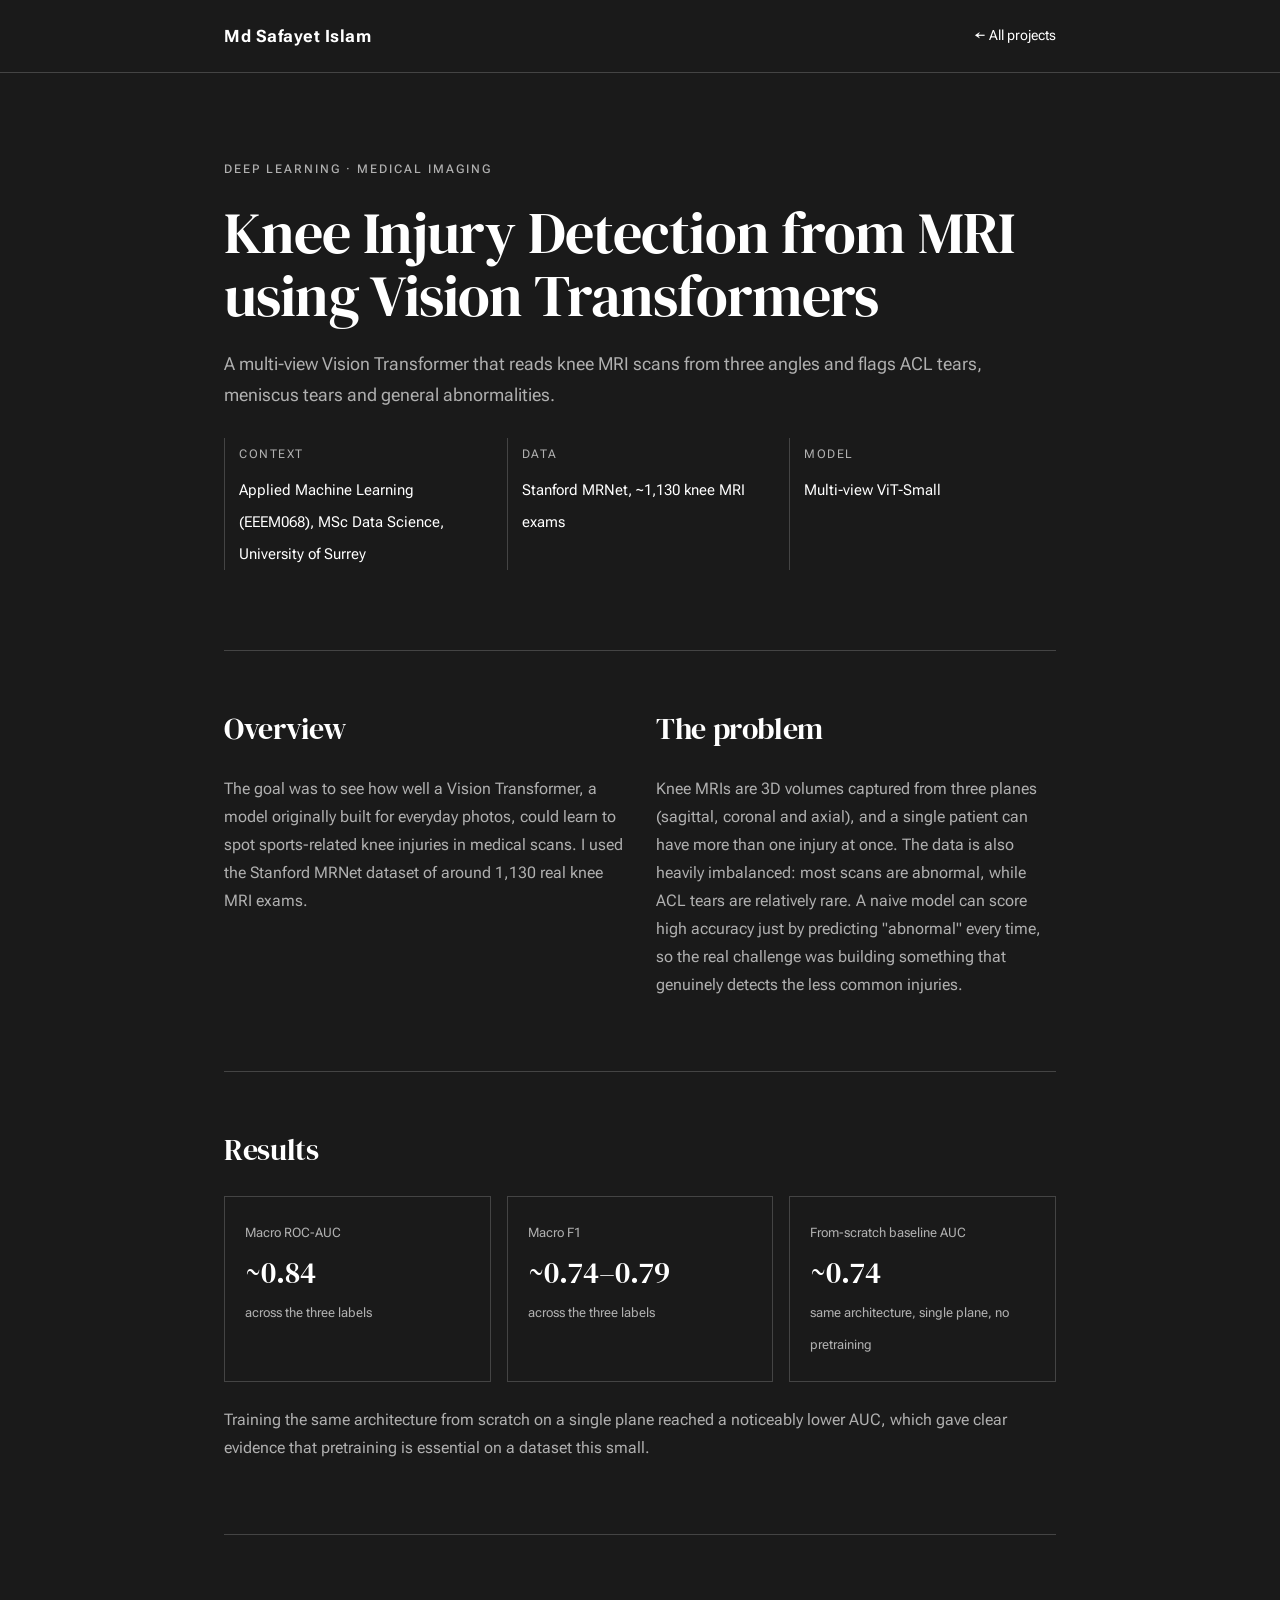
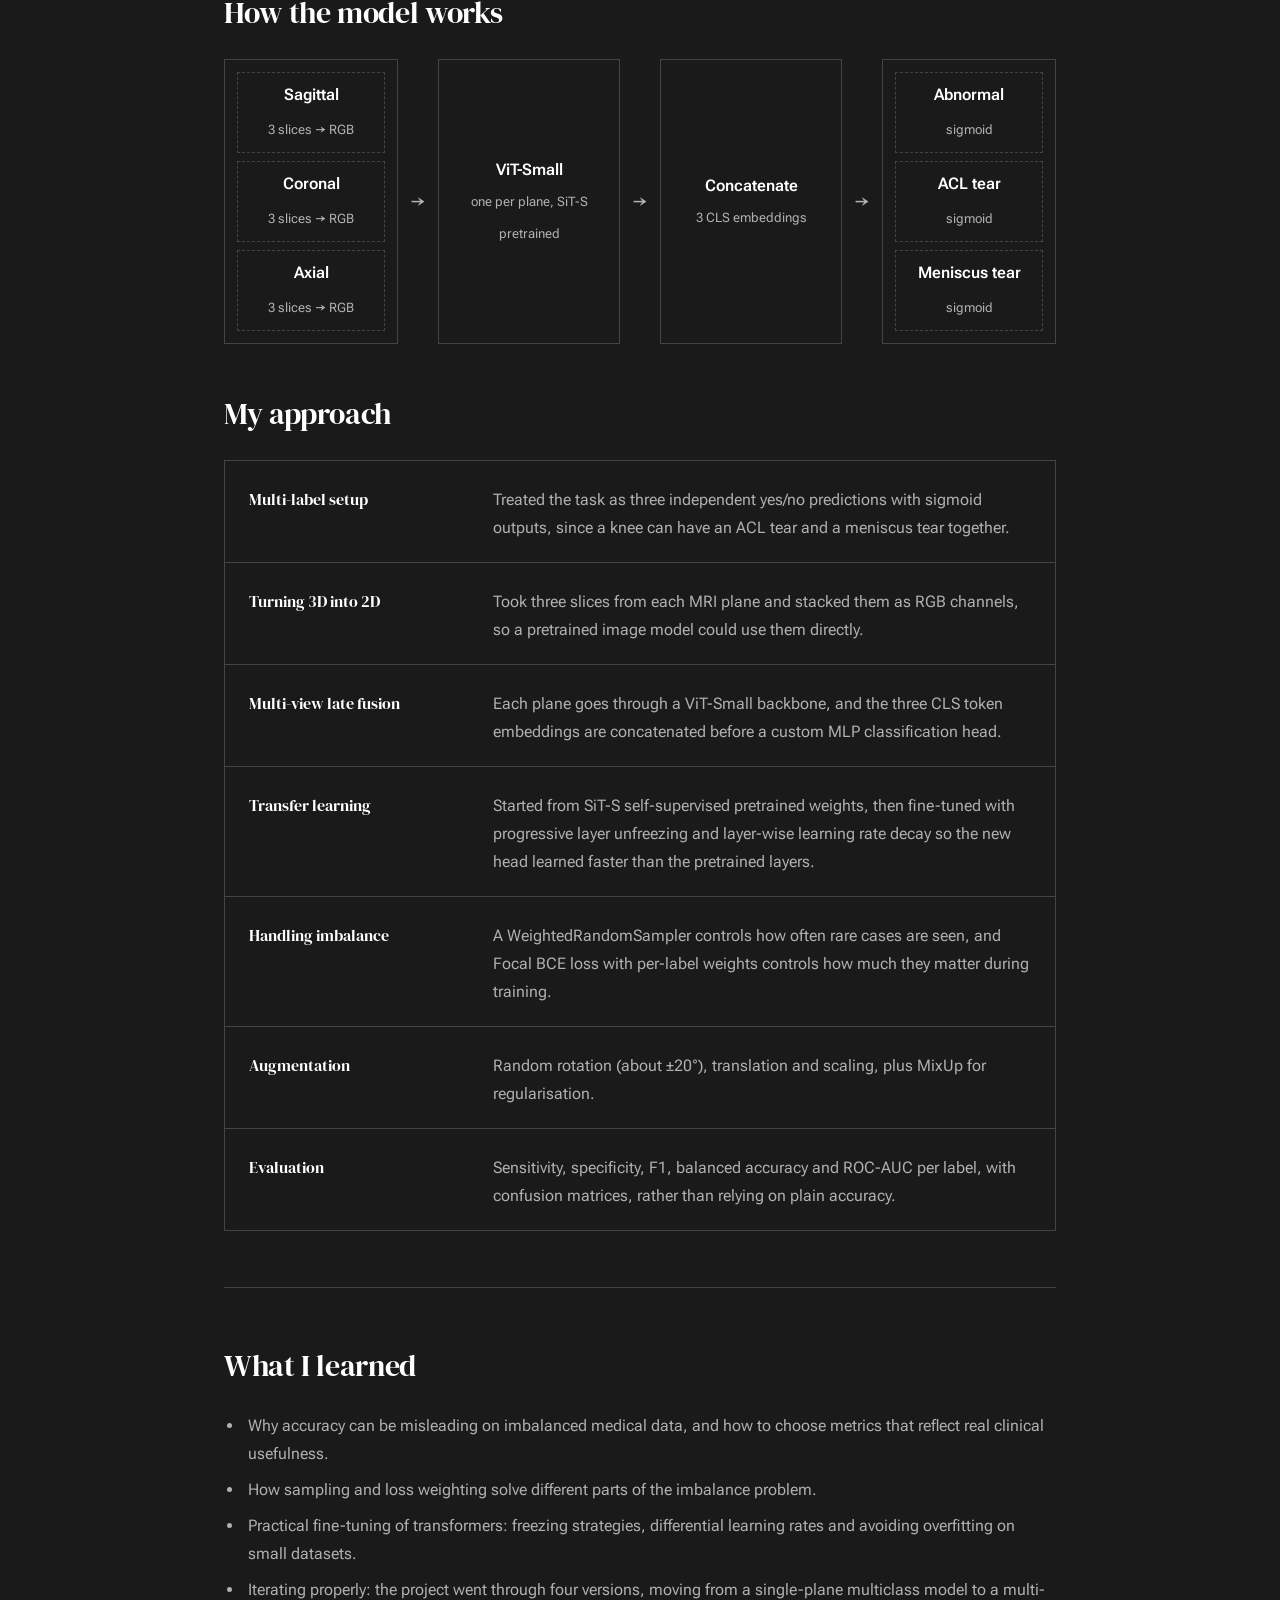
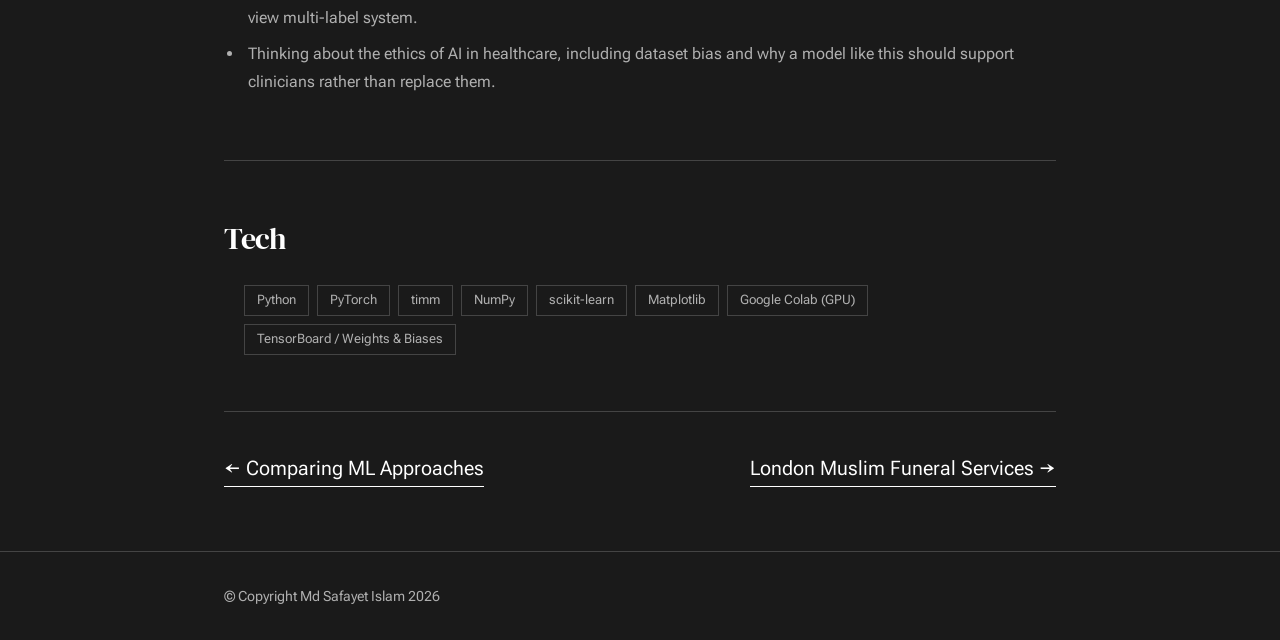
==== commit 375ee9bf: "Add LMFS case study Co-Authored-By: Claude Opus 5.5 <noreply@anthropic.com>" ====
--- a/projects/knee-mri-vit.html
+++ b/projects/knee-mri-vit.html
@@ -184,7 +184,7 @@
 
         <nav class="cs-pager" aria-label="Project navigation">
             <a href="ml-comparison.html">&larr; Comparing ML Approaches</a>
-            <a href="../index.html#portfolio">All projects &rarr;</a>
+            <a href="lmfs.html">London Muslim Funeral Services &rarr;</a>
         </nav>
 
     </main>
